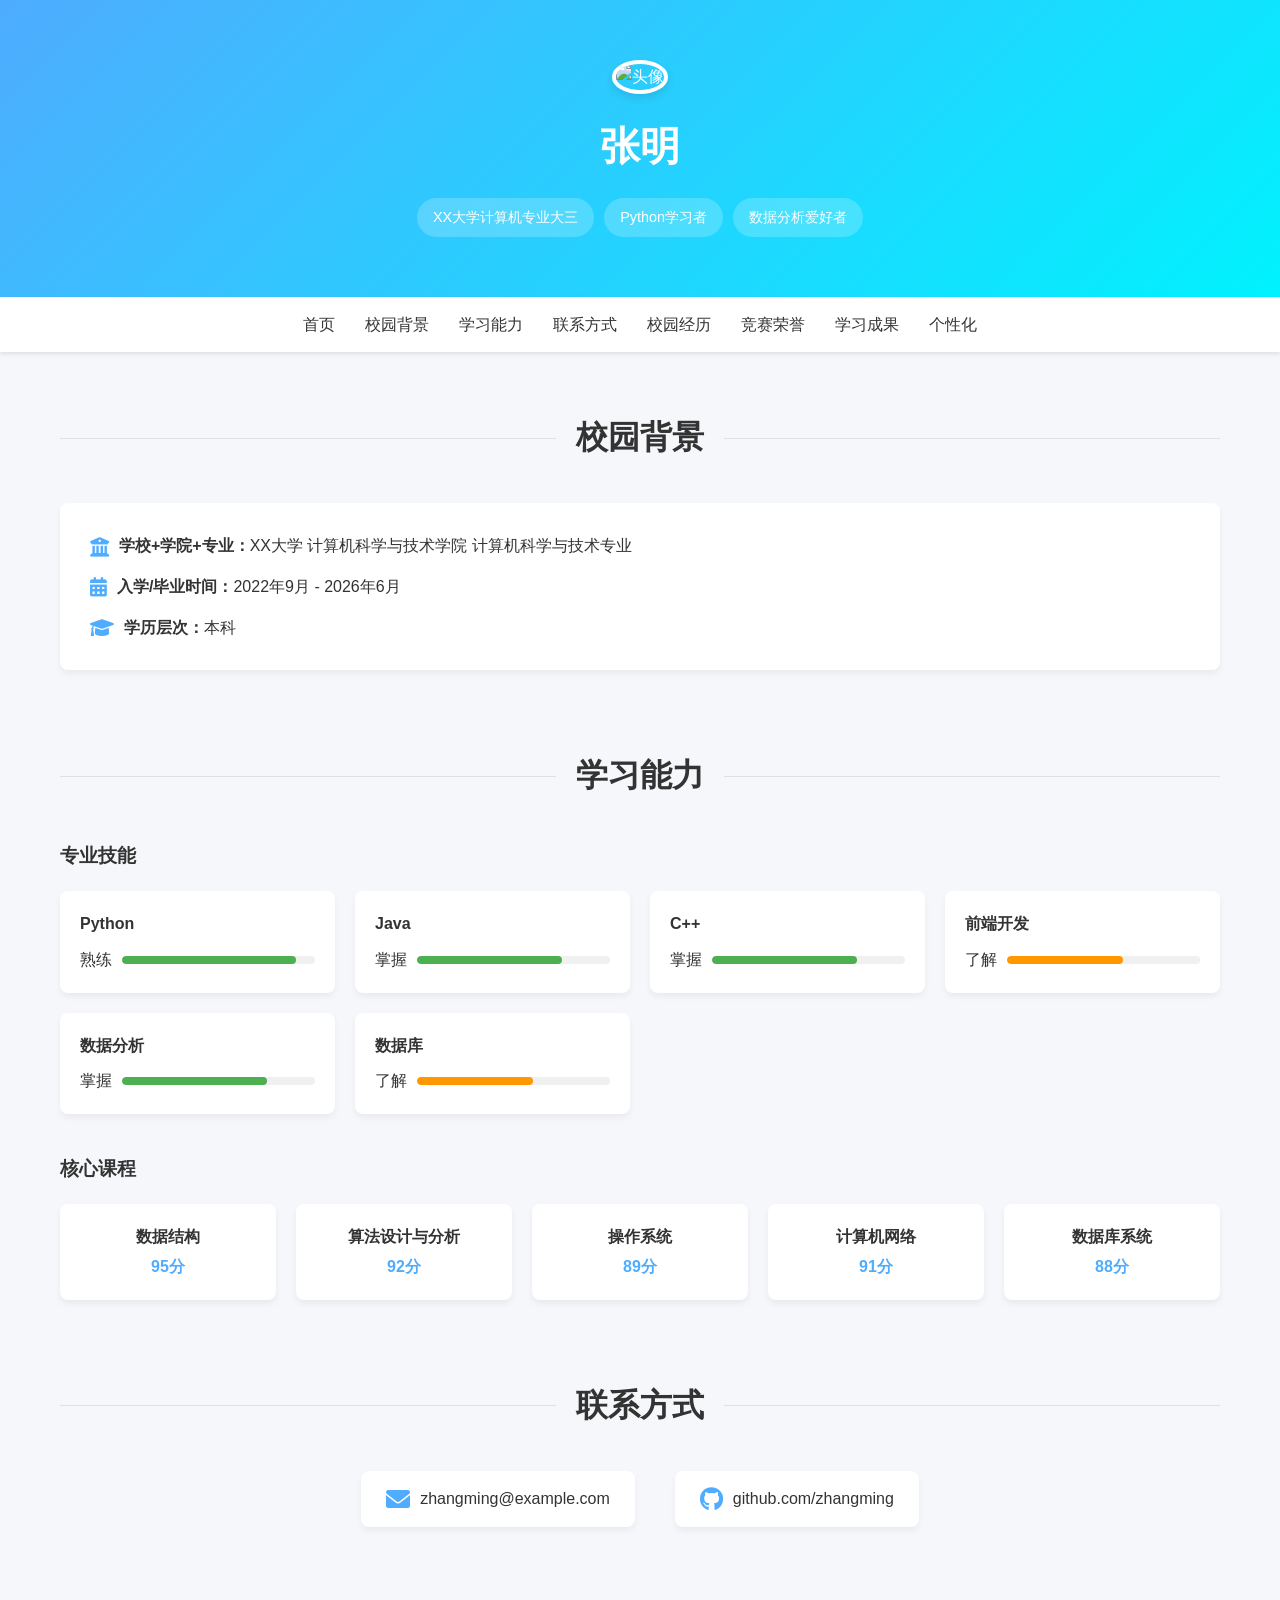
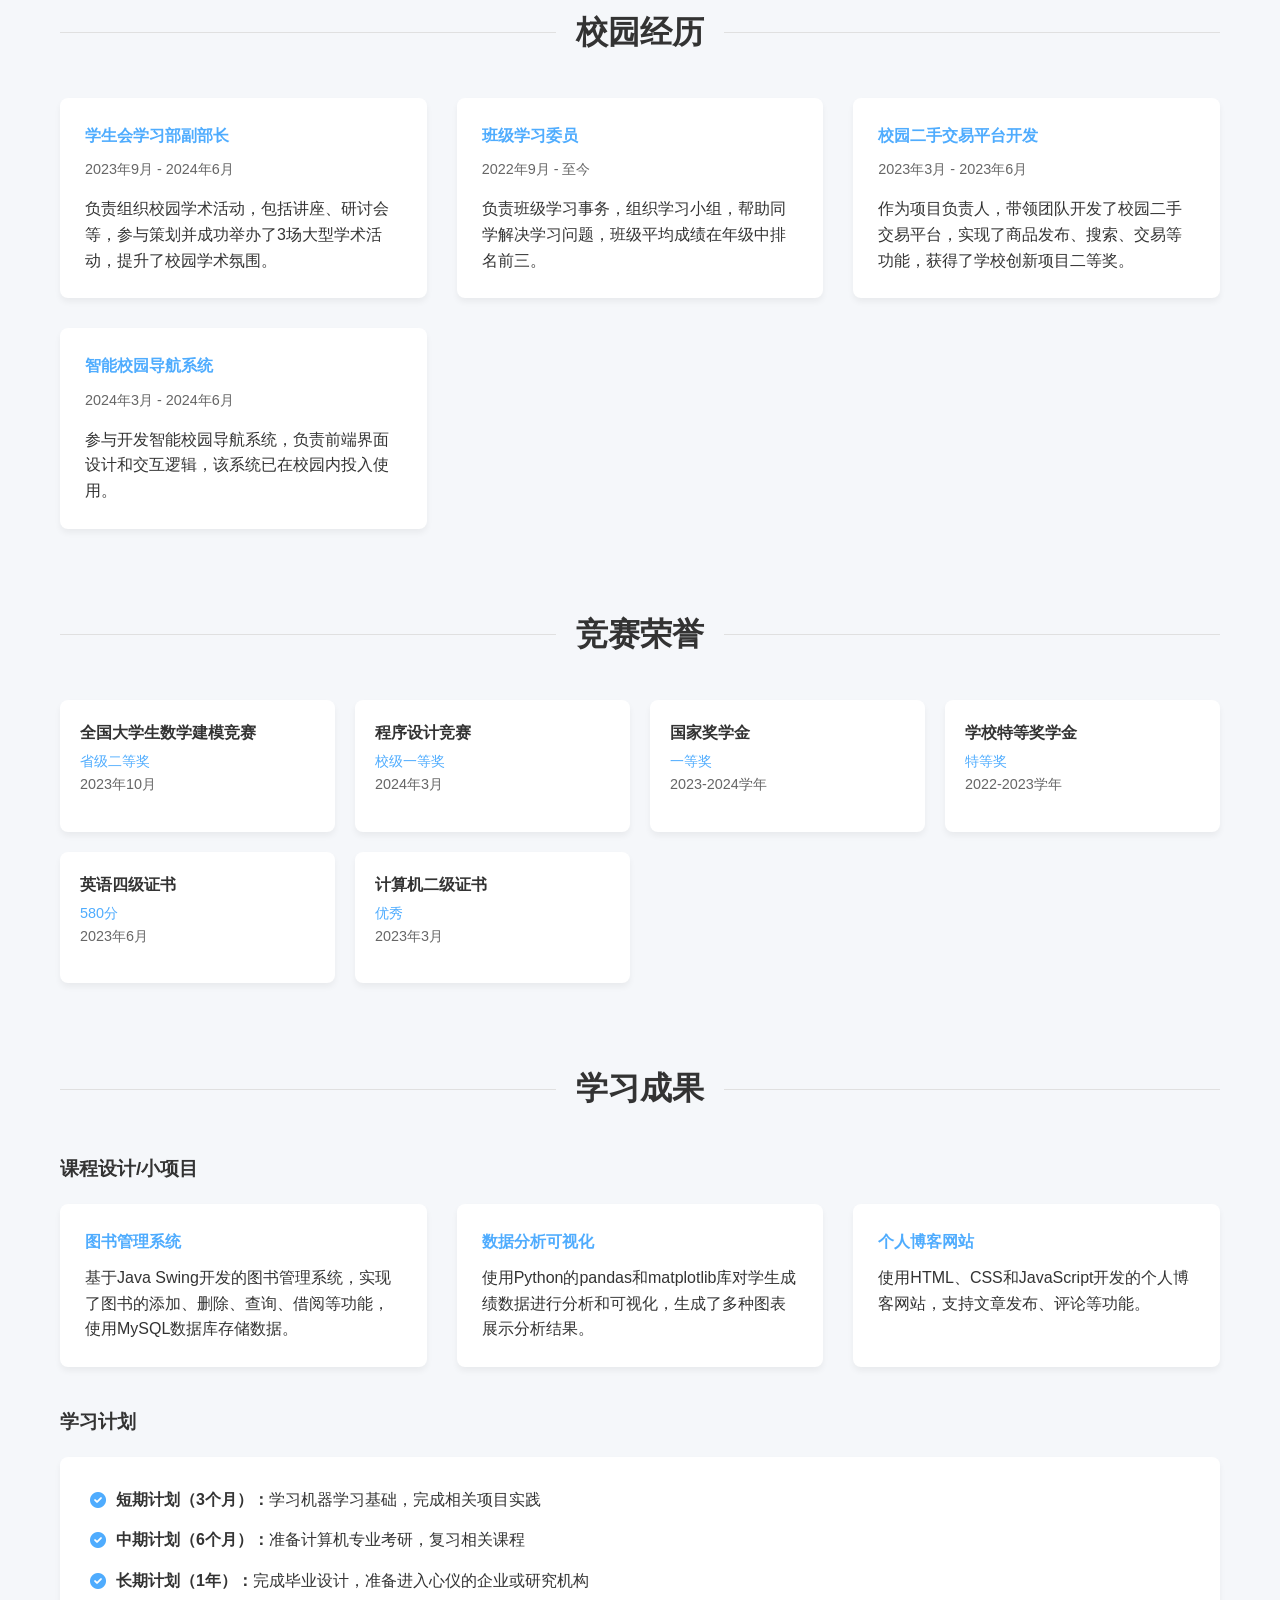
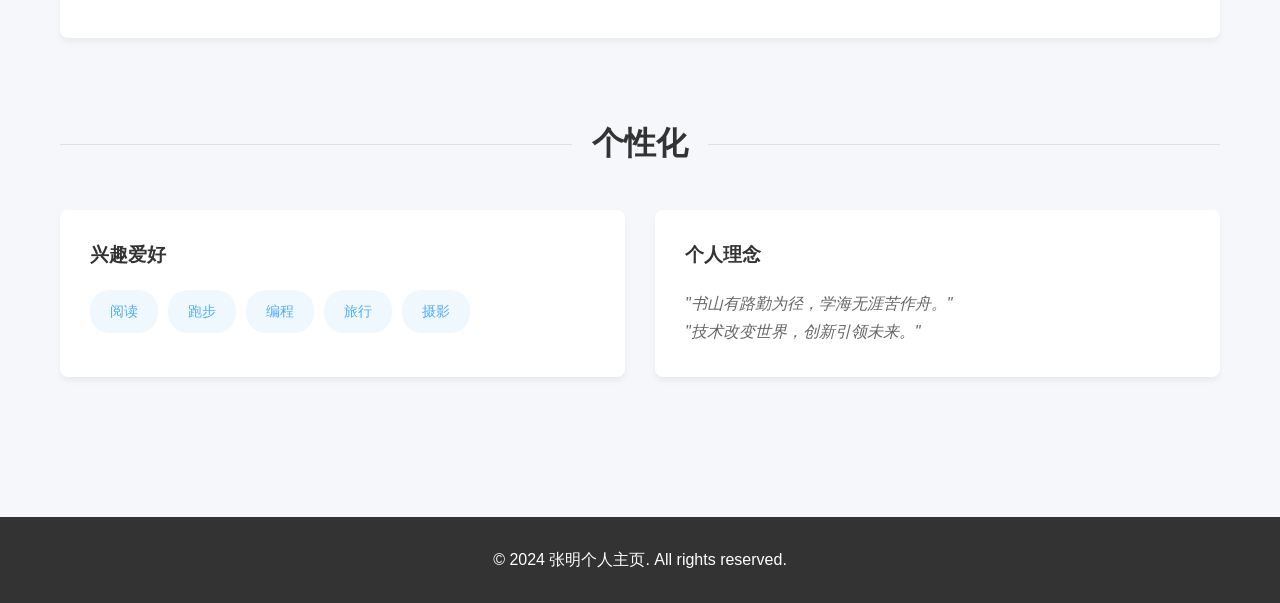
==== index.html @ ed2e07eb "Add files via upload" ====
<!DOCTYPE html>
<html lang="zh-CN">
<head>
    <meta charset="UTF-8">
    <meta name="viewport" content="width=device-width, initial-scale=1.0">
    <title>大学生个人主页</title>
    <style>
        /* 全局样式 */
        * {
            margin: 0;
            padding: 0;
            box-sizing: border-box;
        }

        body {
            font-family: 'Segoe UI', Tahoma, Geneva, Verdana, sans-serif;
            line-height: 1.6;
            color: #333;
            background-color: #f5f7fa;
        }

        /* 平滑滚动 */
        html {
            scroll-behavior: smooth;
        }

        /* 容器样式 */
        .container {
            max-width: 1200px;
            margin: 0 auto;
            padding: 0 20px;
        }

        /* 头部样式 */
        header {
            background: linear-gradient(135deg, #4facfe 0%, #00f2fe 100%);
            color: white;
            padding: 60px 0;
            text-align: center;
        }

        .header-content {
            max-width: 800px;
            margin: 0 auto;
        }

        .avatar {
            width: 150px;
            height: 150px;
            border-radius: 50%;
            object-fit: cover;
            border: 4px solid white;
            margin-bottom: 20px;
            box-shadow: 0 4px 8px rgba(0, 0, 0, 0.1);
        }

        h1 {
            font-size: 2.5rem;
            margin-bottom: 10px;
        }

        .tags {
            display: flex;
            justify-content: center;
            flex-wrap: wrap;
            gap: 10px;
            margin-top: 20px;
        }

        .tag {
            background-color: rgba(255, 255, 255, 0.2);
            padding: 8px 16px;
            border-radius: 20px;
            font-size: 0.9rem;
        }

        /* 导航栏样式 */
        nav {
            background-color: white;
            box-shadow: 0 2px 4px rgba(0, 0, 0, 0.1);
            position: sticky;
            top: 0;
            z-index: 1000;
        }

        .nav-container {
            display: flex;
            justify-content: center;
            padding: 15px 0;
        }

        .nav-links {
            display: flex;
            list-style: none;
            gap: 30px;
        }

        .nav-links a {
            text-decoration: none;
            color: #333;
            font-weight: 500;
            transition: color 0.3s ease;
        }

        .nav-links a:hover {
            color: #4facfe;
        }

        /* 主要内容样式 */
        main {
            padding: 60px 0;
        }

        section {
            margin-bottom: 80px;
        }

        .section-title {
            text-align: center;
            margin-bottom: 40px;
            position: relative;
        }

        .section-title h2 {
            font-size: 2rem;
            color: #333;
            display: inline-block;
            padding: 0 20px;
            background-color: #f5f7fa;
            position: relative;
            z-index: 1;
        }

        .section-title::after {
            content: '';
            position: absolute;
            top: 50%;
            left: 0;
            width: 100%;
            height: 1px;
            background-color: #e0e0e0;
            z-index: 0;
        }

        /* 卡片样式 */
        .card {
            background-color: white;
            border-radius: 8px;
            padding: 30px;
            box-shadow: 0 4px 6px rgba(0, 0, 0, 0.05);
            transition: transform 0.3s ease, box-shadow 0.3s ease;
            margin-bottom: 30px;
        }

        .card:hover {
            transform: translateY(-5px);
            box-shadow: 0 10px 20px rgba(0, 0, 0, 0.1);
        }

        /* 校园背景区样式 */
        .campus-info {
            display: flex;
            flex-direction: column;
            gap: 15px;
        }

        .info-item {
            display: flex;
            align-items: center;
            gap: 10px;
        }

        .info-item i {
            color: #4facfe;
            font-size: 1.2rem;
        }

        /* 学习能力区样式 */
        .skills-container {
            display: grid;
            grid-template-columns: repeat(auto-fit, minmax(250px, 1fr));
            gap: 20px;
            margin-bottom: 40px;
        }

        .skill-item {
            background-color: white;
            border-radius: 8px;
            padding: 20px;
            box-shadow: 0 4px 6px rgba(0, 0, 0, 0.05);
            transition: transform 0.3s ease, box-shadow 0.3s ease;
        }

        .skill-item:hover {
            transform: translateY(-5px);
            box-shadow: 0 10px 20px rgba(0, 0, 0, 0.1);
        }

        .skill-name {
            font-weight: 600;
            margin-bottom: 10px;
        }

        .skill-level {
            display: flex;
            align-items: center;
            gap: 10px;
        }

        .level-bar {
            flex: 1;
            height: 8px;
            background-color: #f0f0f0;
            border-radius: 4px;
            overflow: hidden;
        }

        .level-fill {
            height: 100%;
            border-radius: 4px;
        }

        .level-fill.proficient {
            background-color: #4caf50;
            width: 90%;
        }

        .level-fill.mastered {
            background-color: #4caf50;
            width: 75%;
        }

        .level-fill.understood {
            background-color: #ff9800;
            width: 60%;
        }

        .courses-container {
            display: grid;
            grid-template-columns: repeat(auto-fit, minmax(200px, 1fr));
            gap: 20px;
        }

        .course-item {
            background-color: white;
            border-radius: 8px;
            padding: 20px;
            box-shadow: 0 4px 6px rgba(0, 0, 0, 0.05);
            text-align: center;
            transition: transform 0.3s ease, box-shadow 0.3s ease;
        }

        .course-item:hover {
            transform: translateY(-5px);
            box-shadow: 0 10px 20px rgba(0, 0, 0, 0.1);
        }

        .course-name {
            font-weight: 600;
            margin-bottom: 5px;
        }

        .course-score {
            color: #4facfe;
            font-weight: 600;
        }

        /* 联系方式区样式 */
        .contact-container {
            display: flex;
            justify-content: center;
            gap: 40px;
            flex-wrap: wrap;
        }

        .contact-item {
            display: flex;
            align-items: center;
            gap: 10px;
            padding: 15px 25px;
            background-color: white;
            border-radius: 8px;
            box-shadow: 0 4px 6px rgba(0, 0, 0, 0.05);
            transition: transform 0.3s ease, box-shadow 0.3s ease;
        }

        .contact-item:hover {
            transform: translateY(-5px);
            box-shadow: 0 10px 20px rgba(0, 0, 0, 0.1);
        }

        .contact-item a {
            text-decoration: none;
            color: #333;
            transition: color 0.3s ease;
        }

        .contact-item a:hover {
            color: #4facfe;
        }

        .contact-item i {
            color: #4facfe;
            font-size: 1.5rem;
        }

        /* 校园经历区样式 */
        .experience-container {
            display: grid;
            grid-template-columns: repeat(auto-fit, minmax(300px, 1fr));
            gap: 30px;
        }

        .experience-item {
            background-color: white;
            border-radius: 8px;
            padding: 25px;
            box-shadow: 0 4px 6px rgba(0, 0, 0, 0.05);
            transition: transform 0.3s ease, box-shadow 0.3s ease;
        }

        .experience-item:hover {
            transform: translateY(-5px);
            box-shadow: 0 10px 20px rgba(0, 0, 0, 0.1);
        }

        .experience-title {
            font-weight: 600;
            margin-bottom: 10px;
            color: #4facfe;
        }

        .experience-period {
            color: #666;
            font-size: 0.9rem;
            margin-bottom: 15px;
        }

        /* 竞赛荣誉区样式 */
        .awards-container {
            display: grid;
            grid-template-columns: repeat(auto-fit, minmax(250px, 1fr));
            gap: 20px;
        }

        .award-item {
            background-color: white;
            border-radius: 8px;
            padding: 20px;
            box-shadow: 0 4px 6px rgba(0, 0, 0, 0.05);
            transition: transform 0.3s ease, box-shadow 0.3s ease;
        }

        .award-item:hover {
            transform: translateY(-5px);
            box-shadow: 0 10px 20px rgba(0, 0, 0, 0.1);
        }

        .award-name {
            font-weight: 600;
            margin-bottom: 5px;
        }

        .award-level {
            color: #4facfe;
            font-size: 0.9rem;
        }

        /* 学习成果区样式 */
        .projects-container {
            display: grid;
            grid-template-columns: repeat(auto-fit, minmax(300px, 1fr));
            gap: 30px;
            margin-bottom: 40px;
        }

        .project-item {
            background-color: white;
            border-radius: 8px;
            padding: 25px;
            box-shadow: 0 4px 6px rgba(0, 0, 0, 0.05);
            transition: transform 0.3s ease, box-shadow 0.3s ease;
        }

        .project-item:hover {
            transform: translateY(-5px);
            box-shadow: 0 10px 20px rgba(0, 0, 0, 0.1);
        }

        .project-title {
            font-weight: 600;
            margin-bottom: 10px;
            color: #4facfe;
        }

        .learning-plan {
            background-color: white;
            border-radius: 8px;
            padding: 30px;
            box-shadow: 0 4px 6px rgba(0, 0, 0, 0.05);
            transition: transform 0.3s ease, box-shadow 0.3s ease;
        }

        .learning-plan:hover {
            transform: translateY(-5px);
            box-shadow: 0 10px 20px rgba(0, 0, 0, 0.1);
        }

        .plan-item {
            display: flex;
            align-items: flex-start;
            gap: 10px;
            margin-bottom: 15px;
        }

        .plan-item i {
            color: #4facfe;
            margin-top: 5px;
        }

        /* 个性化模块样式 */
        .personal-container {
            display: grid;
            grid-template-columns: repeat(auto-fit, minmax(300px, 1fr));
            gap: 30px;
        }

        .hobbies {
            background-color: white;
            border-radius: 8px;
            padding: 30px;
            box-shadow: 0 4px 6px rgba(0, 0, 0, 0.05);
            transition: transform 0.3s ease, box-shadow 0.3s ease;
        }

        .hobbies:hover {
            transform: translateY(-5px);
            box-shadow: 0 10px 20px rgba(0, 0, 0, 0.1);
        }

        .hobbies-list {
            display: flex;
            flex-wrap: wrap;
            gap: 10px;
            margin-top: 20px;
        }

        .hobby-item {
            background-color: #f0f8ff;
            padding: 10px 20px;
            border-radius: 20px;
            font-size: 0.9rem;
            color: #4facfe;
        }

        .philosophy {
            background-color: white;
            border-radius: 8px;
            padding: 30px;
            box-shadow: 0 4px 6px rgba(0, 0, 0, 0.05);
            transition: transform 0.3s ease, box-shadow 0.3s ease;
        }

        .philosophy:hover {
            transform: translateY(-5px);
            box-shadow: 0 10px 20px rgba(0, 0, 0, 0.1);
        }

        .philosophy-content {
            font-style: italic;
            color: #666;
            margin-top: 20px;
            line-height: 1.8;
        }

        /* 页脚样式 */
        footer {
            background-color: #333;
            color: white;
            text-align: center;
            padding: 30px 0;
        }

        /* 响应式设计 */
        @media (max-width: 768px) {
            .nav-links {
                flex-direction: column;
                align-items: center;
                gap: 15px;
            }

            .contact-container {
                flex-direction: column;
                align-items: center;
            }

            .contact-item {
                width: 100%;
                max-width: 300px;
                justify-content: center;
            }

            h1 {
                font-size: 2rem;
            }

            .section-title h2 {
                font-size: 1.5rem;
            }
        }
    </style>
    <link rel="stylesheet" href="https://cdnjs.cloudflare.com/ajax/libs/font-awesome/6.0.0-beta3/css/all.min.css">
</head>
<body>
    <!-- 头部区域 -->
    <header id="home">
        <div class="container header-content">
            <img src="https://trae-api-cn.mchost.guru/api/ide/v1/text_to_image?prompt=college%20student%20portrait%20clear%20campus%20style%20friendly%20smile&image_size=square" alt="头像" class="avatar">
            <h1>张明</h1>
            <div class="tags">
                <span class="tag">XX大学计算机专业大三</span>
                <span class="tag">Python学习者</span>
                <span class="tag">数据分析爱好者</span>
            </div>
        </div>
    </header>

    <!-- 导航栏 -->
    <nav>
        <div class="container nav-container">
            <ul class="nav-links">
                <li><a href="#home">首页</a></li>
                <li><a href="#campus">校园背景</a></li>
                <li><a href="#skills">学习能力</a></li>
                <li><a href="#contact">联系方式</a></li>
                <li><a href="#experience">校园经历</a></li>
                <li><a href="#awards">竞赛荣誉</a></li>
                <li><a href="#projects">学习成果</a></li>
                <li><a href="#personal">个性化</a></li>
            </ul>
        </div>
    </nav>

    <!-- 主要内容 -->
    <main>
        <!-- 校园背景区 -->
        <section id="campus">
            <div class="container">
                <div class="section-title">
                    <h2>校园背景</h2>
                </div>
                <div class="card">
                    <div class="campus-info">
                        <div class="info-item">
                            <i class="fas fa-university"></i>
                            <span><strong>学校+学院+专业：</strong>XX大学 计算机科学与技术学院 计算机科学与技术专业</span>
                        </div>
                        <div class="info-item">
                            <i class="fas fa-calendar-alt"></i>
                            <span><strong>入学/毕业时间：</strong>2022年9月 - 2026年6月</span>
                        </div>
                        <div class="info-item">
                            <i class="fas fa-graduation-cap"></i>
                            <span><strong>学历层次：</strong>本科</span>
                        </div>
                    </div>
                </div>
            </div>
        </section>

        <!-- 学习能力区 -->
        <section id="skills">
            <div class="container">
                <div class="section-title">
                    <h2>学习能力</h2>
                </div>
                
                <!-- 专业技能 -->
                <h3 style="margin-bottom: 20px; color: #333;">专业技能</h3>
                <div class="skills-container">
                    <div class="skill-item">
                        <div class="skill-name">Python</div>
                        <div class="skill-level">
                            <span>熟练</span>
                            <div class="level-bar">
                                <div class="level-fill proficient"></div>
                            </div>
                        </div>
                    </div>
                    <div class="skill-item">
                        <div class="skill-name">Java</div>
                        <div class="skill-level">
                            <span>掌握</span>
                            <div class="level-bar">
                                <div class="level-fill mastered"></div>
                            </div>
                        </div>
                    </div>
                    <div class="skill-item">
                        <div class="skill-name">C++</div>
                        <div class="skill-level">
                            <span>掌握</span>
                            <div class="level-bar">
                                <div class="level-fill mastered"></div>
                            </div>
                        </div>
                    </div>
                    <div class="skill-item">
                        <div class="skill-name">前端开发</div>
                        <div class="skill-level">
                            <span>了解</span>
                            <div class="level-bar">
                                <div class="level-fill understood"></div>
                            </div>
                        </div>
                    </div>
                    <div class="skill-item">
                        <div class="skill-name">数据分析</div>
                        <div class="skill-level">
                            <span>掌握</span>
                            <div class="level-bar">
                                <div class="level-fill mastered"></div>
                            </div>
                        </div>
                    </div>
                    <div class="skill-item">
                        <div class="skill-name">数据库</div>
                        <div class="skill-level">
                            <span>了解</span>
                            <div class="level-bar">
                                <div class="level-fill understood"></div>
                            </div>
                        </div>
                    </div>
                </div>

                <!-- 核心课程 -->
                <h3 style="margin: 40px 0 20px; color: #333;">核心课程</h3>
                <div class="courses-container">
                    <div class="course-item">
                        <div class="course-name">数据结构</div>
                        <div class="course-score">95分</div>
                    </div>
                    <div class="course-item">
                        <div class="course-name">算法设计与分析</div>
                        <div class="course-score">92分</div>
                    </div>
                    <div class="course-item">
                        <div class="course-name">操作系统</div>
                        <div class="course-score">89分</div>
                    </div>
                    <div class="course-item">
                        <div class="course-name">计算机网络</div>
                        <div class="course-score">91分</div>
                    </div>
                    <div class="course-item">
                        <div class="course-name">数据库系统</div>
                        <div class="course-score">88分</div>
                    </div>
                </div>
            </div>
        </section>

        <!-- 联系方式区 -->
        <section id="contact">
            <div class="container">
                <div class="section-title">
                    <h2>联系方式</h2>
                </div>
                <div class="contact-container">
                    <div class="contact-item">
                        <i class="fas fa-envelope"></i>
                        <a href="mailto:zhangming@example.com">zhangming@example.com</a>
                    </div>
                    <div class="contact-item">
                        <i class="fab fa-github"></i>
                        <a href="https://github.com/zhangming" target="_blank">github.com/zhangming</a>
                    </div>
                </div>
            </div>
        </section>

        <!-- 校园经历区 -->
        <section id="experience">
            <div class="container">
                <div class="section-title">
                    <h2>校园经历</h2>
                </div>
                <div class="experience-container">
                    <!-- 学生工作 -->
                    <div class="experience-item">
                        <div class="experience-title">学生会学习部副部长</div>
                        <div class="experience-period">2023年9月 - 2024年6月</div>
                        <p>负责组织校园学术活动，包括讲座、研讨会等，参与策划并成功举办了3场大型学术活动，提升了校园学术氛围。</p>
                    </div>
                    <div class="experience-item">
                        <div class="experience-title">班级学习委员</div>
                        <div class="experience-period">2022年9月 - 至今</div>
                        <p>负责班级学习事务，组织学习小组，帮助同学解决学习问题，班级平均成绩在年级中排名前三。</p>
                    </div>
                    <!-- 校园项目 -->
                    <div class="experience-item">
                        <div class="experience-title">校园二手交易平台开发</div>
                        <div class="experience-period">2023年3月 - 2023年6月</div>
                        <p>作为项目负责人，带领团队开发了校园二手交易平台，实现了商品发布、搜索、交易等功能，获得了学校创新项目二等奖。</p>
                    </div>
                    <div class="experience-item">
                        <div class="experience-title">智能校园导航系统</div>
                        <div class="experience-period">2024年3月 - 2024年6月</div>
                        <p>参与开发智能校园导航系统，负责前端界面设计和交互逻辑，该系统已在校园内投入使用。</p>
                    </div>
                </div>
            </div>
        </section>

        <!-- 竞赛荣誉区 -->
        <section id="awards">
            <div class="container">
                <div class="section-title">
                    <h2>竞赛荣誉</h2>
                </div>
                <div class="awards-container">
                    <!-- 学科竞赛奖项 -->
                    <div class="award-item">
                        <div class="award-name">全国大学生数学建模竞赛</div>
                        <div class="award-level">省级二等奖</div>
                        <div class="experience-period">2023年10月</div>
                    </div>
                    <div class="award-item">
                        <div class="award-name">程序设计竞赛</div>
                        <div class="award-level">校级一等奖</div>
                        <div class="experience-period">2024年3月</div>
                    </div>
                    <!-- 奖学金 -->
                    <div class="award-item">
                        <div class="award-name">国家奖学金</div>
                        <div class="award-level">一等奖</div>
                        <div class="experience-period">2023-2024学年</div>
                    </div>
                    <div class="award-item">
                        <div class="award-name">学校特等奖学金</div>
                        <div class="award-level">特等奖</div>
                        <div class="experience-period">2022-2023学年</div>
                    </div>
                    <!-- 证书 -->
                    <div class="award-item">
                        <div class="award-name">英语四级证书</div>
                        <div class="award-level">580分</div>
                        <div class="experience-period">2023年6月</div>
                    </div>
                    <div class="award-item">
                        <div class="award-name">计算机二级证书</div>
                        <div class="award-level">优秀</div>
                        <div class="experience-period">2023年3月</div>
                    </div>
                </div>
            </div>
        </section>

        <!-- 学习成果区 -->
        <section id="projects">
            <div class="container">
                <div class="section-title">
                    <h2>学习成果</h2>
                </div>
                
                <!-- 课程设计/小项目 -->
                <h3 style="margin-bottom: 20px; color: #333;">课程设计/小项目</h3>
                <div class="projects-container">
                    <div class="project-item">
                        <div class="project-title">图书管理系统</div>
                        <p>基于Java Swing开发的图书管理系统，实现了图书的添加、删除、查询、借阅等功能，使用MySQL数据库存储数据。</p>
                    </div>
                    <div class="project-item">
                        <div class="project-title">数据分析可视化</div>
                        <p>使用Python的pandas和matplotlib库对学生成绩数据进行分析和可视化，生成了多种图表展示分析结果。</p>
                    </div>
                    <div class="project-item">
                        <div class="project-title">个人博客网站</div>
                        <p>使用HTML、CSS和JavaScript开发的个人博客网站，支持文章发布、评论等功能。</p>
                    </div>
                </div>

                <!-- 学习计划 -->
                <h3 style="margin: 40px 0 20px; color: #333;">学习计划</h3>
                <div class="learning-plan">
                    <div class="plan-item">
                        <i class="fas fa-check-circle"></i>
                        <div>
                            <strong>短期计划（3个月）：</strong>学习机器学习基础，完成相关项目实践
                        </div>
                    </div>
                    <div class="plan-item">
                        <i class="fas fa-check-circle"></i>
                        <div>
                            <strong>中期计划（6个月）：</strong>准备计算机专业考研，复习相关课程
                        </div>
                    </div>
                    <div class="plan-item">
                        <i class="fas fa-check-circle"></i>
                        <div>
                            <strong>长期计划（1年）：</strong>完成毕业设计，准备进入心仪的企业或研究机构
                        </div>
                    </div>
                </div>
            </div>
        </section>

        <!-- 个性化模块 -->
        <section id="personal">
            <div class="container">
                <div class="section-title">
                    <h2>个性化</h2>
                </div>
                <div class="personal-container">
                    <!-- 兴趣爱好 -->
                    <div class="hobbies">
                        <h3 style="margin-bottom: 20px; color: #333;">兴趣爱好</h3>
                        <div class="hobbies-list">
                            <span class="hobby-item">阅读</span>
                            <span class="hobby-item">跑步</span>
                            <span class="hobby-item">编程</span>
                            <span class="hobby-item">旅行</span>
                            <span class="hobby-item">摄影</span>
                        </div>
                    </div>
                    <!-- 个人理念 -->
                    <div class="philosophy">
                        <h3 style="margin-bottom: 20px; color: #333;">个人理念</h3>
                        <div class="philosophy-content">
                            <p>"书山有路勤为径，学海无涯苦作舟。"</p>
                            <p>"技术改变世界，创新引领未来。"</p>
                        </div>
                    </div>
                </div>
            </div>
        </section>
    </main>

    <!-- 页脚 -->
    <footer>
        <div class="container">
            <p>&copy; 2024 张明个人主页. All rights reserved.</p>
        </div>
    </footer>

    <script>
        // 导航栏滚动效果
        window.addEventListener('scroll', function() {
            const nav = document.querySelector('nav');
            if (window.scrollY > 100) {
                nav.style.backgroundColor = 'rgba(255, 255, 255, 0.95)';
                nav.style.boxShadow = '0 4px 8px rgba(0, 0, 0, 0.1)';
            } else {
                nav.style.backgroundColor = 'white';
                nav.style.boxShadow = '0 2px 4px rgba(0, 0, 0, 0.1)';
            }
        });

        // 平滑滚动到锚点
        document.querySelectorAll('a[href^="#"]').forEach(anchor => {
            anchor.addEventListener('click', function(e) {
                e.preventDefault();
                const targetId = this.getAttribute('href');
                const targetElement = document.querySelector(targetId);
                if (targetElement) {
                    targetElement.scrollIntoView({
                        behavior: 'smooth',
                        block: 'start'
                    });
                }
            });
        });
    </script>
</body>
</html>
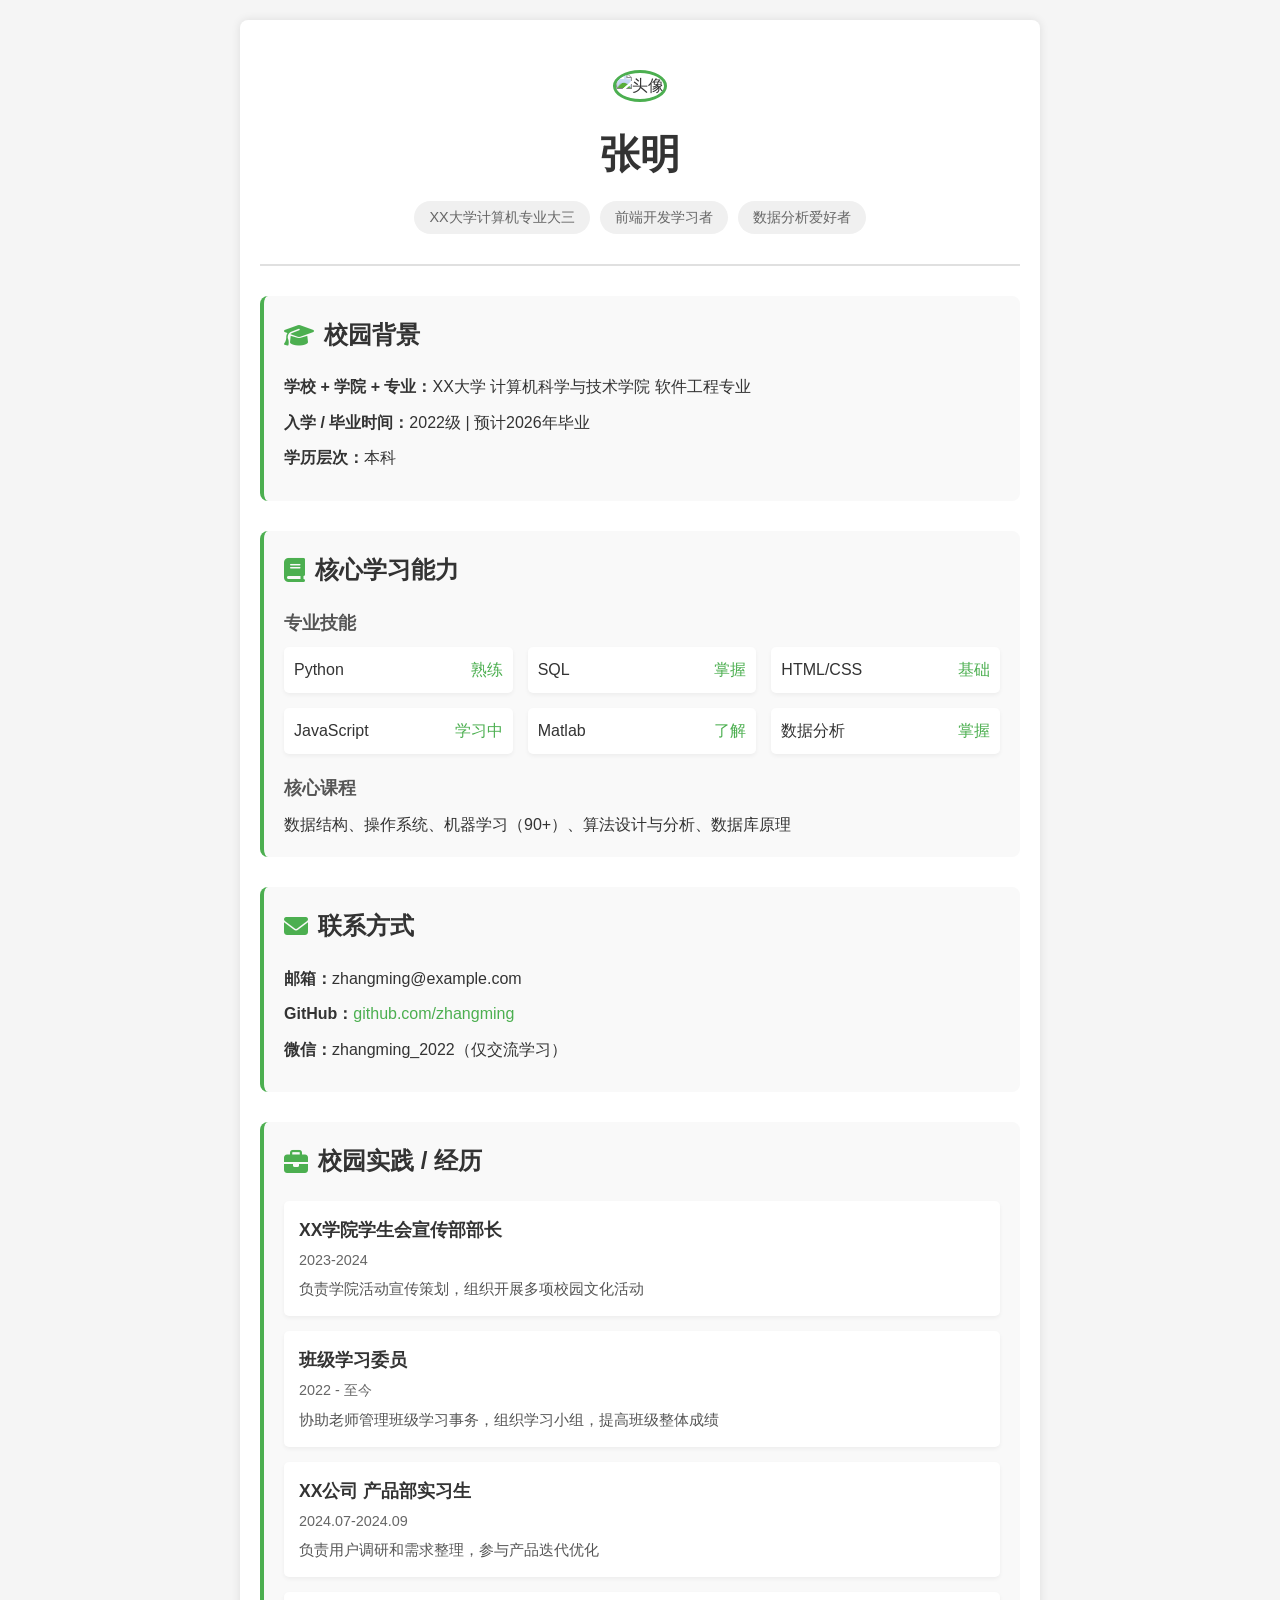
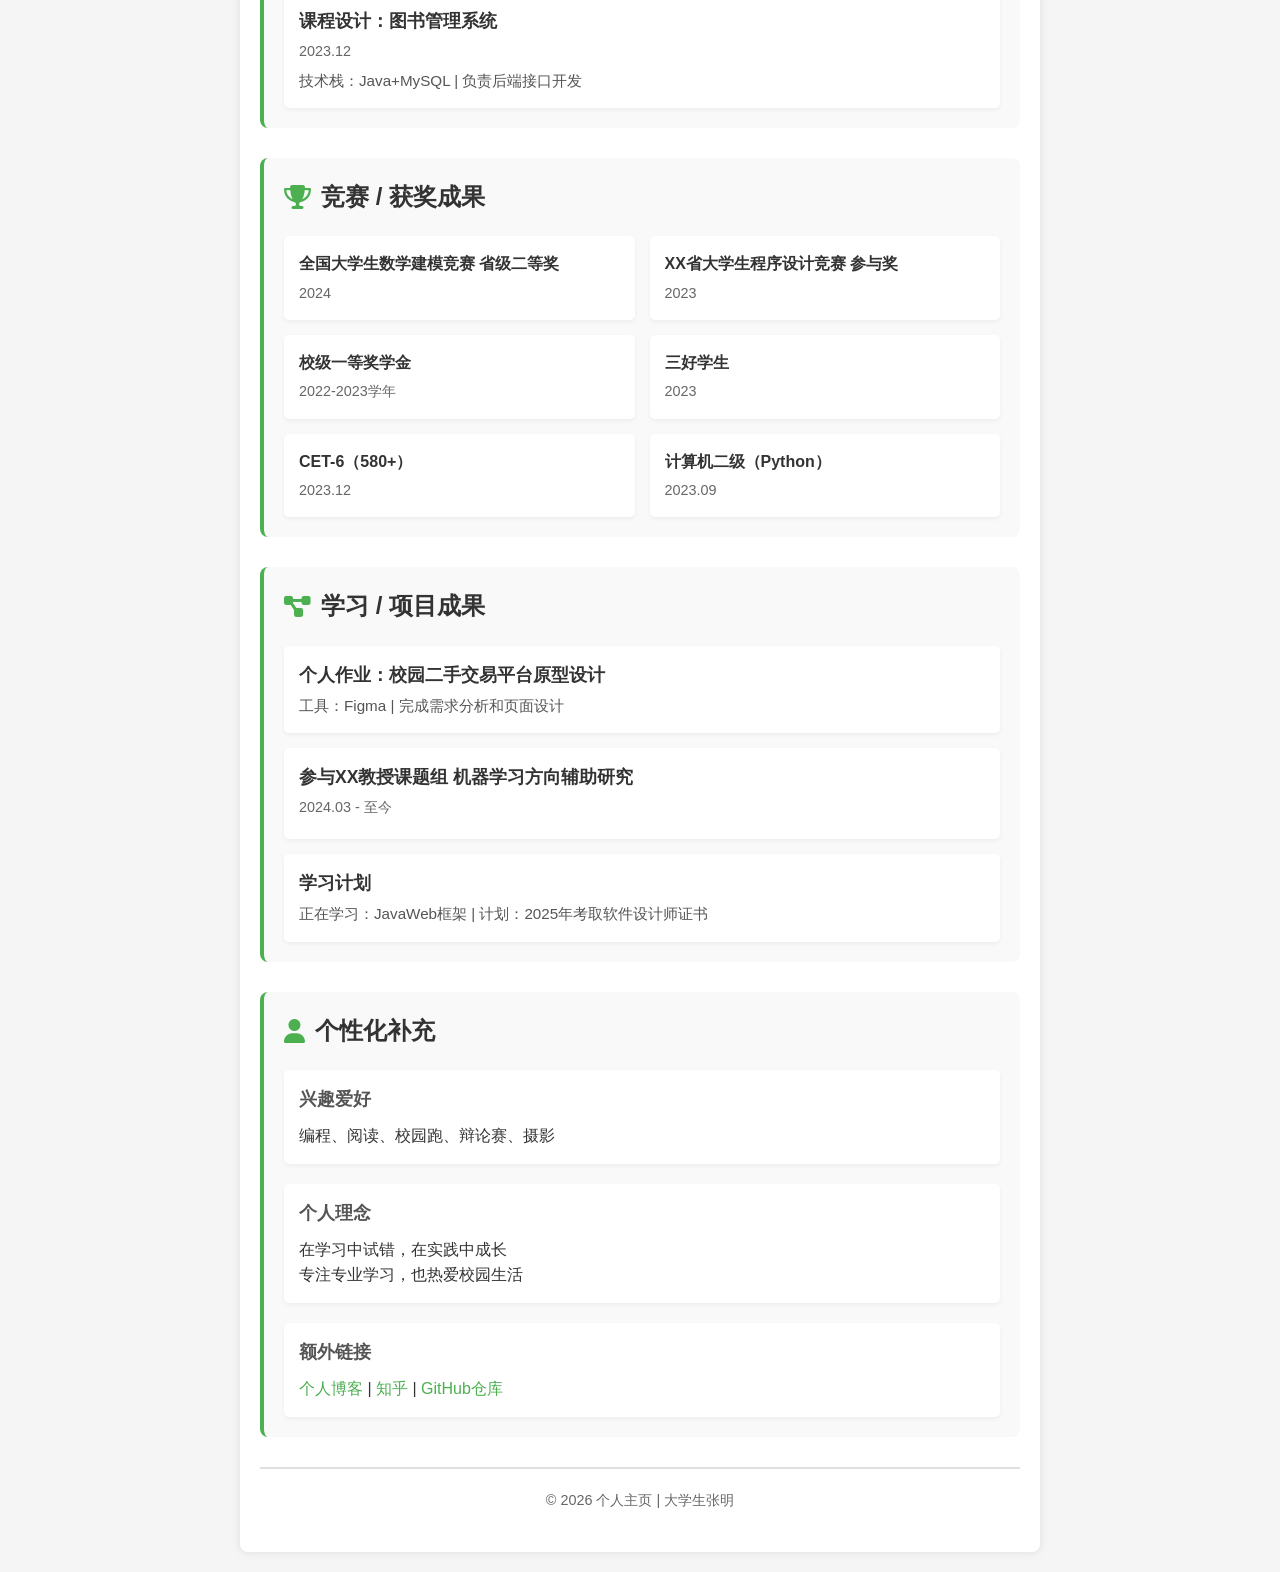
==== commit a4b1a5b1: "Add files via upload" ====
--- a/index.html
+++ b/index.html
@@ -3,874 +3,205 @@
 <head>
     <meta charset="UTF-8">
     <meta name="viewport" content="width=device-width, initial-scale=1.0">
-    <title>大学生个人主页</title>
-    <style>
-        /* 全局样式 */
-        * {
-            margin: 0;
-            padding: 0;
-            box-sizing: border-box;
-        }
-
-        body {
-            font-family: 'Segoe UI', Tahoma, Geneva, Verdana, sans-serif;
-            line-height: 1.6;
-            color: #333;
-            background-color: #f5f7fa;
-        }
-
-        /* 平滑滚动 */
-        html {
-            scroll-behavior: smooth;
-        }
-
-        /* 容器样式 */
-        .container {
-            max-width: 1200px;
-            margin: 0 auto;
-            padding: 0 20px;
-        }
-
-        /* 头部样式 */
-        header {
-            background: linear-gradient(135deg, #4facfe 0%, #00f2fe 100%);
-            color: white;
-            padding: 60px 0;
-            text-align: center;
-        }
-
-        .header-content {
-            max-width: 800px;
-            margin: 0 auto;
-        }
-
-        .avatar {
-            width: 150px;
-            height: 150px;
-            border-radius: 50%;
-            object-fit: cover;
-            border: 4px solid white;
-            margin-bottom: 20px;
-            box-shadow: 0 4px 8px rgba(0, 0, 0, 0.1);
-        }
-
-        h1 {
-            font-size: 2.5rem;
-            margin-bottom: 10px;
-        }
-
-        .tags {
-            display: flex;
-            justify-content: center;
-            flex-wrap: wrap;
-            gap: 10px;
-            margin-top: 20px;
-        }
-
-        .tag {
-            background-color: rgba(255, 255, 255, 0.2);
-            padding: 8px 16px;
-            border-radius: 20px;
-            font-size: 0.9rem;
-        }
-
-        /* 导航栏样式 */
-        nav {
-            background-color: white;
-            box-shadow: 0 2px 4px rgba(0, 0, 0, 0.1);
-            position: sticky;
-            top: 0;
-            z-index: 1000;
-        }
-
-        .nav-container {
-            display: flex;
-            justify-content: center;
-            padding: 15px 0;
-        }
-
-        .nav-links {
-            display: flex;
-            list-style: none;
-            gap: 30px;
-        }
-
-        .nav-links a {
-            text-decoration: none;
-            color: #333;
-            font-weight: 500;
-            transition: color 0.3s ease;
-        }
-
-        .nav-links a:hover {
-            color: #4facfe;
-        }
-
-        /* 主要内容样式 */
-        main {
-            padding: 60px 0;
-        }
-
-        section {
-            margin-bottom: 80px;
-        }
-
-        .section-title {
-            text-align: center;
-            margin-bottom: 40px;
-            position: relative;
-        }
-
-        .section-title h2 {
-            font-size: 2rem;
-            color: #333;
-            display: inline-block;
-            padding: 0 20px;
-            background-color: #f5f7fa;
-            position: relative;
-            z-index: 1;
-        }
-
-        .section-title::after {
-            content: '';
-            position: absolute;
-            top: 50%;
-            left: 0;
-            width: 100%;
-            height: 1px;
-            background-color: #e0e0e0;
-            z-index: 0;
-        }
-
-        /* 卡片样式 */
-        .card {
-            background-color: white;
-            border-radius: 8px;
-            padding: 30px;
-            box-shadow: 0 4px 6px rgba(0, 0, 0, 0.05);
-            transition: transform 0.3s ease, box-shadow 0.3s ease;
-            margin-bottom: 30px;
-        }
-
-        .card:hover {
-            transform: translateY(-5px);
-            box-shadow: 0 10px 20px rgba(0, 0, 0, 0.1);
-        }
-
-        /* 校园背景区样式 */
-        .campus-info {
-            display: flex;
-            flex-direction: column;
-            gap: 15px;
-        }
-
-        .info-item {
-            display: flex;
-            align-items: center;
-            gap: 10px;
-        }
-
-        .info-item i {
-            color: #4facfe;
-            font-size: 1.2rem;
-        }
-
-        /* 学习能力区样式 */
-        .skills-container {
-            display: grid;
-            grid-template-columns: repeat(auto-fit, minmax(250px, 1fr));
-            gap: 20px;
-            margin-bottom: 40px;
-        }
-
-        .skill-item {
-            background-color: white;
-            border-radius: 8px;
-            padding: 20px;
-            box-shadow: 0 4px 6px rgba(0, 0, 0, 0.05);
-            transition: transform 0.3s ease, box-shadow 0.3s ease;
-        }
-
-        .skill-item:hover {
-            transform: translateY(-5px);
-            box-shadow: 0 10px 20px rgba(0, 0, 0, 0.1);
-        }
-
-        .skill-name {
-            font-weight: 600;
-            margin-bottom: 10px;
-        }
-
-        .skill-level {
-            display: flex;
-            align-items: center;
-            gap: 10px;
-        }
-
-        .level-bar {
-            flex: 1;
-            height: 8px;
-            background-color: #f0f0f0;
-            border-radius: 4px;
-            overflow: hidden;
-        }
-
-        .level-fill {
-            height: 100%;
-            border-radius: 4px;
-        }
-
-        .level-fill.proficient {
-            background-color: #4caf50;
-            width: 90%;
-        }
-
-        .level-fill.mastered {
-            background-color: #4caf50;
-            width: 75%;
-        }
-
-        .level-fill.understood {
-            background-color: #ff9800;
-            width: 60%;
-        }
-
-        .courses-container {
-            display: grid;
-            grid-template-columns: repeat(auto-fit, minmax(200px, 1fr));
-            gap: 20px;
-        }
-
-        .course-item {
-            background-color: white;
-            border-radius: 8px;
-            padding: 20px;
-            box-shadow: 0 4px 6px rgba(0, 0, 0, 0.05);
-            text-align: center;
-            transition: transform 0.3s ease, box-shadow 0.3s ease;
-        }
-
-        .course-item:hover {
-            transform: translateY(-5px);
-            box-shadow: 0 10px 20px rgba(0, 0, 0, 0.1);
-        }
-
-        .course-name {
-            font-weight: 600;
-            margin-bottom: 5px;
-        }
-
-        .course-score {
-            color: #4facfe;
-            font-weight: 600;
-        }
-
-        /* 联系方式区样式 */
-        .contact-container {
-            display: flex;
-            justify-content: center;
-            gap: 40px;
-            flex-wrap: wrap;
-        }
-
-        .contact-item {
-            display: flex;
-            align-items: center;
-            gap: 10px;
-            padding: 15px 25px;
-            background-color: white;
-            border-radius: 8px;
-            box-shadow: 0 4px 6px rgba(0, 0, 0, 0.05);
-            transition: transform 0.3s ease, box-shadow 0.3s ease;
-        }
-
-        .contact-item:hover {
-            transform: translateY(-5px);
-            box-shadow: 0 10px 20px rgba(0, 0, 0, 0.1);
-        }
-
-        .contact-item a {
-            text-decoration: none;
-            color: #333;
-            transition: color 0.3s ease;
-        }
-
-        .contact-item a:hover {
-            color: #4facfe;
-        }
-
-        .contact-item i {
-            color: #4facfe;
-            font-size: 1.5rem;
-        }
-
-        /* 校园经历区样式 */
-        .experience-container {
-            display: grid;
-            grid-template-columns: repeat(auto-fit, minmax(300px, 1fr));
-            gap: 30px;
-        }
-
-        .experience-item {
-            background-color: white;
-            border-radius: 8px;
-            padding: 25px;
-            box-shadow: 0 4px 6px rgba(0, 0, 0, 0.05);
-            transition: transform 0.3s ease, box-shadow 0.3s ease;
-        }
-
-        .experience-item:hover {
-            transform: translateY(-5px);
-            box-shadow: 0 10px 20px rgba(0, 0, 0, 0.1);
-        }
-
-        .experience-title {
-            font-weight: 600;
-            margin-bottom: 10px;
-            color: #4facfe;
-        }
-
-        .experience-period {
-            color: #666;
-            font-size: 0.9rem;
-            margin-bottom: 15px;
-        }
-
-        /* 竞赛荣誉区样式 */
-        .awards-container {
-            display: grid;
-            grid-template-columns: repeat(auto-fit, minmax(250px, 1fr));
-            gap: 20px;
-        }
-
-        .award-item {
-            background-color: white;
-            border-radius: 8px;
-            padding: 20px;
-            box-shadow: 0 4px 6px rgba(0, 0, 0, 0.05);
-            transition: transform 0.3s ease, box-shadow 0.3s ease;
-        }
-
-        .award-item:hover {
-            transform: translateY(-5px);
-            box-shadow: 0 10px 20px rgba(0, 0, 0, 0.1);
-        }
-
-        .award-name {
-            font-weight: 600;
-            margin-bottom: 5px;
-        }
-
-        .award-level {
-            color: #4facfe;
-            font-size: 0.9rem;
-        }
-
-        /* 学习成果区样式 */
-        .projects-container {
-            display: grid;
-            grid-template-columns: repeat(auto-fit, minmax(300px, 1fr));
-            gap: 30px;
-            margin-bottom: 40px;
-        }
-
-        .project-item {
-            background-color: white;
-            border-radius: 8px;
-            padding: 25px;
-            box-shadow: 0 4px 6px rgba(0, 0, 0, 0.05);
-            transition: transform 0.3s ease, box-shadow 0.3s ease;
-        }
-
-        .project-item:hover {
-            transform: translateY(-5px);
-            box-shadow: 0 10px 20px rgba(0, 0, 0, 0.1);
-        }
-
-        .project-title {
-            font-weight: 600;
-            margin-bottom: 10px;
-            color: #4facfe;
-        }
-
-        .learning-plan {
-            background-color: white;
-            border-radius: 8px;
-            padding: 30px;
-            box-shadow: 0 4px 6px rgba(0, 0, 0, 0.05);
-            transition: transform 0.3s ease, box-shadow 0.3s ease;
-        }
-
-        .learning-plan:hover {
-            transform: translateY(-5px);
-            box-shadow: 0 10px 20px rgba(0, 0, 0, 0.1);
-        }
-
-        .plan-item {
-            display: flex;
-            align-items: flex-start;
-            gap: 10px;
-            margin-bottom: 15px;
-        }
-
-        .plan-item i {
-            color: #4facfe;
-            margin-top: 5px;
-        }
-
-        /* 个性化模块样式 */
-        .personal-container {
-            display: grid;
-            grid-template-columns: repeat(auto-fit, minmax(300px, 1fr));
-            gap: 30px;
-        }
-
-        .hobbies {
-            background-color: white;
-            border-radius: 8px;
-            padding: 30px;
-            box-shadow: 0 4px 6px rgba(0, 0, 0, 0.05);
-            transition: transform 0.3s ease, box-shadow 0.3s ease;
-        }
-
-        .hobbies:hover {
-            transform: translateY(-5px);
-            box-shadow: 0 10px 20px rgba(0, 0, 0, 0.1);
-        }
-
-        .hobbies-list {
-            display: flex;
-            flex-wrap: wrap;
-            gap: 10px;
-            margin-top: 20px;
-        }
-
-        .hobby-item {
-            background-color: #f0f8ff;
-            padding: 10px 20px;
-            border-radius: 20px;
-            font-size: 0.9rem;
-            color: #4facfe;
-        }
-
-        .philosophy {
-            background-color: white;
-            border-radius: 8px;
-            padding: 30px;
-            box-shadow: 0 4px 6px rgba(0, 0, 0, 0.05);
-            transition: transform 0.3s ease, box-shadow 0.3s ease;
-        }
-
-        .philosophy:hover {
-            transform: translateY(-5px);
-            box-shadow: 0 10px 20px rgba(0, 0, 0, 0.1);
-        }
-
-        .philosophy-content {
-            font-style: italic;
-            color: #666;
-            margin-top: 20px;
-            line-height: 1.8;
-        }
-
-        /* 页脚样式 */
-        footer {
-            background-color: #333;
-            color: white;
-            text-align: center;
-            padding: 30px 0;
-        }
-
-        /* 响应式设计 */
-        @media (max-width: 768px) {
-            .nav-links {
-                flex-direction: column;
-                align-items: center;
-                gap: 15px;
-            }
-
-            .contact-container {
-                flex-direction: column;
-                align-items: center;
-            }
-
-            .contact-item {
-                width: 100%;
-                max-width: 300px;
-                justify-content: center;
-            }
-
-            h1 {
-                font-size: 2rem;
-            }
-
-            .section-title h2 {
-                font-size: 1.5rem;
-            }
-        }
-    </style>
-    <link rel="stylesheet" href="https://cdnjs.cloudflare.com/ajax/libs/font-awesome/6.0.0-beta3/css/all.min.css">
+    <title>个人主页 | 大学生</title>
+    <link rel="stylesheet" href="style.css">
+    <link rel="stylesheet" href="https://cdnjs.cloudflare.com/ajax/libs/font-awesome/6.4.0/css/all.min.css">
 </head>
 <body>
-    <!-- 头部区域 -->
-    <header id="home">
-        <div class="container header-content">
-            <img src="https://trae-api-cn.mchost.guru/api/ide/v1/text_to_image?prompt=college%20student%20portrait%20clear%20campus%20style%20friendly%20smile&image_size=square" alt="头像" class="avatar">
-            <h1>张明</h1>
+    <div class="container">
+        <!-- 头部区域 -->
+        <header class="header">
+            <div class="avatar-container">
+                <img src="https://trae-api-cn.mchost.guru/api/ide/v1/text_to_image?prompt=college%20student%20portrait%2C%20clean%20background%2C%20professional%2C%20youthful&image_size=square_hd" alt="头像" class="avatar">
+            </div>
+            <h1 class="name">张明</h1>
             <div class="tags">
                 <span class="tag">XX大学计算机专业大三</span>
-                <span class="tag">Python学习者</span>
+                <span class="tag">前端开发学习者</span>
                 <span class="tag">数据分析爱好者</span>
             </div>
-        </div>
-    </header>
-
-    <!-- 导航栏 -->
-    <nav>
-        <div class="container nav-container">
-            <ul class="nav-links">
-                <li><a href="#home">首页</a></li>
-                <li><a href="#campus">校园背景</a></li>
-                <li><a href="#skills">学习能力</a></li>
-                <li><a href="#contact">联系方式</a></li>
-                <li><a href="#experience">校园经历</a></li>
-                <li><a href="#awards">竞赛荣誉</a></li>
-                <li><a href="#projects">学习成果</a></li>
-                <li><a href="#personal">个性化</a></li>
-            </ul>
-        </div>
-    </nav>
-
-    <!-- 主要内容 -->
-    <main>
-        <!-- 校园背景区 -->
-        <section id="campus">
-            <div class="container">
-                <div class="section-title">
-                    <h2>校园背景</h2>
-                </div>
-                <div class="card">
-                    <div class="campus-info">
-                        <div class="info-item">
-                            <i class="fas fa-university"></i>
-                            <span><strong>学校+学院+专业：</strong>XX大学 计算机科学与技术学院 计算机科学与技术专业</span>
-                        </div>
-                        <div class="info-item">
-                            <i class="fas fa-calendar-alt"></i>
-                            <span><strong>入学/毕业时间：</strong>2022年9月 - 2026年6月</span>
-                        </div>
-                        <div class="info-item">
-                            <i class="fas fa-graduation-cap"></i>
-                            <span><strong>学历层次：</strong>本科</span>
-                        </div>
-                    </div>
-                </div>
-            </div>
-        </section>
-
-        <!-- 学习能力区 -->
-        <section id="skills">
-            <div class="container">
-                <div class="section-title">
-                    <h2>学习能力</h2>
-                </div>
-                
-                <!-- 专业技能 -->
-                <h3 style="margin-bottom: 20px; color: #333;">专业技能</h3>
-                <div class="skills-container">
-                    <div class="skill-item">
-                        <div class="skill-name">Python</div>
-                        <div class="skill-level">
-                            <span>熟练</span>
-                            <div class="level-bar">
-                                <div class="level-fill proficient"></div>
-                            </div>
-                        </div>
-                    </div>
-                    <div class="skill-item">
-                        <div class="skill-name">Java</div>
-                        <div class="skill-level">
-                            <span>掌握</span>
-                            <div class="level-bar">
-                                <div class="level-fill mastered"></div>
-                            </div>
-                        </div>
-                    </div>
-                    <div class="skill-item">
-                        <div class="skill-name">C++</div>
-                        <div class="skill-level">
-                            <span>掌握</span>
-                            <div class="level-bar">
-                                <div class="level-fill mastered"></div>
-                            </div>
-                        </div>
-                    </div>
-                    <div class="skill-item">
-                        <div class="skill-name">前端开发</div>
-                        <div class="skill-level">
-                            <span>了解</span>
-                            <div class="level-bar">
-                                <div class="level-fill understood"></div>
-                            </div>
-                        </div>
-                    </div>
-                    <div class="skill-item">
-                        <div class="skill-name">数据分析</div>
-                        <div class="skill-level">
-                            <span>掌握</span>
-                            <div class="level-bar">
-                                <div class="level-fill mastered"></div>
-                            </div>
-                        </div>
-                    </div>
-                    <div class="skill-item">
-                        <div class="skill-name">数据库</div>
-                        <div class="skill-level">
-                            <span>了解</span>
-                            <div class="level-bar">
-                                <div class="level-fill understood"></div>
-                            </div>
-                        </div>
-                    </div>
-                </div>
-
-                <!-- 核心课程 -->
-                <h3 style="margin: 40px 0 20px; color: #333;">核心课程</h3>
-                <div class="courses-container">
-                    <div class="course-item">
-                        <div class="course-name">数据结构</div>
-                        <div class="course-score">95分</div>
-                    </div>
-                    <div class="course-item">
-                        <div class="course-name">算法设计与分析</div>
-                        <div class="course-score">92分</div>
-                    </div>
-                    <div class="course-item">
-                        <div class="course-name">操作系统</div>
-                        <div class="course-score">89分</div>
-                    </div>
-                    <div class="course-item">
-                        <div class="course-name">计算机网络</div>
-                        <div class="course-score">91分</div>
-                    </div>
-                    <div class="course-item">
-                        <div class="course-name">数据库系统</div>
-                        <div class="course-score">88分</div>
-                    </div>
-                </div>
-            </div>
-        </section>
-
-        <!-- 联系方式区 -->
-        <section id="contact">
-            <div class="container">
-                <div class="section-title">
-                    <h2>联系方式</h2>
-                </div>
-                <div class="contact-container">
-                    <div class="contact-item">
-                        <i class="fas fa-envelope"></i>
-                        <a href="mailto:zhangming@example.com">zhangming@example.com</a>
-                    </div>
-                    <div class="contact-item">
-                        <i class="fab fa-github"></i>
-                        <a href="https://github.com/zhangming" target="_blank">github.com/zhangming</a>
-                    </div>
-                </div>
-            </div>
-        </section>
-
-        <!-- 校园经历区 -->
-        <section id="experience">
-            <div class="container">
-                <div class="section-title">
-                    <h2>校园经历</h2>
-                </div>
-                <div class="experience-container">
-                    <!-- 学生工作 -->
-                    <div class="experience-item">
-                        <div class="experience-title">学生会学习部副部长</div>
-                        <div class="experience-period">2023年9月 - 2024年6月</div>
-                        <p>负责组织校园学术活动，包括讲座、研讨会等，参与策划并成功举办了3场大型学术活动，提升了校园学术氛围。</p>
-                    </div>
-                    <div class="experience-item">
-                        <div class="experience-title">班级学习委员</div>
-                        <div class="experience-period">2022年9月 - 至今</div>
-                        <p>负责班级学习事务，组织学习小组，帮助同学解决学习问题，班级平均成绩在年级中排名前三。</p>
-                    </div>
-                    <!-- 校园项目 -->
-                    <div class="experience-item">
-                        <div class="experience-title">校园二手交易平台开发</div>
-                        <div class="experience-period">2023年3月 - 2023年6月</div>
-                        <p>作为项目负责人，带领团队开发了校园二手交易平台，实现了商品发布、搜索、交易等功能，获得了学校创新项目二等奖。</p>
-                    </div>
-                    <div class="experience-item">
-                        <div class="experience-title">智能校园导航系统</div>
-                        <div class="experience-period">2024年3月 - 2024年6月</div>
-                        <p>参与开发智能校园导航系统，负责前端界面设计和交互逻辑，该系统已在校园内投入使用。</p>
-                    </div>
-                </div>
-            </div>
-        </section>
-
-        <!-- 竞赛荣誉区 -->
-        <section id="awards">
-            <div class="container">
-                <div class="section-title">
-                    <h2>竞赛荣誉</h2>
-                </div>
-                <div class="awards-container">
-                    <!-- 学科竞赛奖项 -->
-                    <div class="award-item">
-                        <div class="award-name">全国大学生数学建模竞赛</div>
-                        <div class="award-level">省级二等奖</div>
-                        <div class="experience-period">2023年10月</div>
-                    </div>
-                    <div class="award-item">
-                        <div class="award-name">程序设计竞赛</div>
-                        <div class="award-level">校级一等奖</div>
-                        <div class="experience-period">2024年3月</div>
-                    </div>
-                    <!-- 奖学金 -->
-                    <div class="award-item">
-                        <div class="award-name">国家奖学金</div>
-                        <div class="award-level">一等奖</div>
-                        <div class="experience-period">2023-2024学年</div>
-                    </div>
-                    <div class="award-item">
-                        <div class="award-name">学校特等奖学金</div>
-                        <div class="award-level">特等奖</div>
-                        <div class="experience-period">2022-2023学年</div>
-                    </div>
-                    <!-- 证书 -->
-                    <div class="award-item">
-                        <div class="award-name">英语四级证书</div>
-                        <div class="award-level">580分</div>
-                        <div class="experience-period">2023年6月</div>
-                    </div>
-                    <div class="award-item">
-                        <div class="award-name">计算机二级证书</div>
-                        <div class="award-level">优秀</div>
-                        <div class="experience-period">2023年3月</div>
-                    </div>
-                </div>
-            </div>
-        </section>
-
-        <!-- 学习成果区 -->
-        <section id="projects">
-            <div class="container">
-                <div class="section-title">
-                    <h2>学习成果</h2>
-                </div>
-                
-                <!-- 课程设计/小项目 -->
-                <h3 style="margin-bottom: 20px; color: #333;">课程设计/小项目</h3>
-                <div class="projects-container">
-                    <div class="project-item">
-                        <div class="project-title">图书管理系统</div>
-                        <p>基于Java Swing开发的图书管理系统，实现了图书的添加、删除、查询、借阅等功能，使用MySQL数据库存储数据。</p>
-                    </div>
-                    <div class="project-item">
-                        <div class="project-title">数据分析可视化</div>
-                        <p>使用Python的pandas和matplotlib库对学生成绩数据进行分析和可视化，生成了多种图表展示分析结果。</p>
-                    </div>
-                    <div class="project-item">
-                        <div class="project-title">个人博客网站</div>
-                        <p>使用HTML、CSS和JavaScript开发的个人博客网站，支持文章发布、评论等功能。</p>
-                    </div>
-                </div>
-
-                <!-- 学习计划 -->
-                <h3 style="margin: 40px 0 20px; color: #333;">学习计划</h3>
-                <div class="learning-plan">
-                    <div class="plan-item">
-                        <i class="fas fa-check-circle"></i>
-                        <div>
-                            <strong>短期计划（3个月）：</strong>学习机器学习基础，完成相关项目实践
-                        </div>
-                    </div>
-                    <div class="plan-item">
-                        <i class="fas fa-check-circle"></i>
-                        <div>
-                            <strong>中期计划（6个月）：</strong>准备计算机专业考研，复习相关课程
-                        </div>
-                    </div>
-                    <div class="plan-item">
-                        <i class="fas fa-check-circle"></i>
-                        <div>
-                            <strong>长期计划（1年）：</strong>完成毕业设计，准备进入心仪的企业或研究机构
-                        </div>
-                    </div>
-                </div>
-            </div>
-        </section>
-
-        <!-- 个性化模块 -->
-        <section id="personal">
-            <div class="container">
-                <div class="section-title">
-                    <h2>个性化</h2>
-                </div>
-                <div class="personal-container">
-                    <!-- 兴趣爱好 -->
-                    <div class="hobbies">
-                        <h3 style="margin-bottom: 20px; color: #333;">兴趣爱好</h3>
-                        <div class="hobbies-list">
-                            <span class="hobby-item">阅读</span>
-                            <span class="hobby-item">跑步</span>
-                            <span class="hobby-item">编程</span>
-                            <span class="hobby-item">旅行</span>
-                            <span class="hobby-item">摄影</span>
-                        </div>
-                    </div>
-                    <!-- 个人理念 -->
-                    <div class="philosophy">
-                        <h3 style="margin-bottom: 20px; color: #333;">个人理念</h3>
-                        <div class="philosophy-content">
-                            <p>"书山有路勤为径，学海无涯苦作舟。"</p>
-                            <p>"技术改变世界，创新引领未来。"</p>
-                        </div>
-                    </div>
-                </div>
-            </div>
-        </section>
-    </main>
-
-    <!-- 页脚 -->
-    <footer>
-        <div class="container">
-            <p>&copy; 2024 张明个人主页. All rights reserved.</p>
-        </div>
-    </footer>
-
-    <script>
-        // 导航栏滚动效果
-        window.addEventListener('scroll', function() {
-            const nav = document.querySelector('nav');
-            if (window.scrollY > 100) {
-                nav.style.backgroundColor = 'rgba(255, 255, 255, 0.95)';
-                nav.style.boxShadow = '0 4px 8px rgba(0, 0, 0, 0.1)';
-            } else {
-                nav.style.backgroundColor = 'white';
-                nav.style.boxShadow = '0 2px 4px rgba(0, 0, 0, 0.1)';
-            }
-        });
-
-        // 平滑滚动到锚点
-        document.querySelectorAll('a[href^="#"]').forEach(anchor => {
-            anchor.addEventListener('click', function(e) {
-                e.preventDefault();
-                const targetId = this.getAttribute('href');
-                const targetElement = document.querySelector(targetId);
-                if (targetElement) {
-                    targetElement.scrollIntoView({
-                        behavior: 'smooth',
-                        block: 'start'
-                    });
-                }
-            });
-        });
-    </script>
+        </header>
+
+        <!-- 校园背景 -->
+        <section class="section">
+            <h2 class="section-title">
+                <i class="fas fa-graduation-cap"></i>
+                校园背景
+            </h2>
+            <div class="campus-info">
+                <p><strong>学校 + 学院 + 专业：</strong>XX大学 计算机科学与技术学院 软件工程专业</p>
+                <p><strong>入学 / 毕业时间：</strong>2022级 | 预计2026年毕业</p>
+                <p><strong>学历层次：</strong>本科</p>
+            </div>
+        </section>
+
+        <!-- 核心学习能力 -->
+        <section class="section">
+            <h2 class="section-title">
+                <i class="fas fa-book"></i>
+                核心学习能力
+            </h2>
+            <div class="skills">
+                <h3 class="sub-title">专业技能</h3>
+                <div class="skill-list">
+                    <div class="skill-item">
+                        <span class="skill-name">Python</span>
+                        <span class="skill-level">熟练</span>
+                    </div>
+                    <div class="skill-item">
+                        <span class="skill-name">SQL</span>
+                        <span class="skill-level">掌握</span>
+                    </div>
+                    <div class="skill-item">
+                        <span class="skill-name">HTML/CSS</span>
+                        <span class="skill-level">基础</span>
+                    </div>
+                    <div class="skill-item">
+                        <span class="skill-name">JavaScript</span>
+                        <span class="skill-level">学习中</span>
+                    </div>
+                    <div class="skill-item">
+                        <span class="skill-name">Matlab</span>
+                        <span class="skill-level">了解</span>
+                    </div>
+                    <div class="skill-item">
+                        <span class="skill-name">数据分析</span>
+                        <span class="skill-level">掌握</span>
+                    </div>
+                </div>
+            </div>
+            <div class="courses">
+                <h3 class="sub-title">核心课程</h3>
+                <p>数据结构、操作系统、机器学习（90+）、算法设计与分析、数据库原理</p>
+            </div>
+        </section>
+
+        <!-- 便捷联系方式 -->
+        <section class="section">
+            <h2 class="section-title">
+                <i class="fas fa-envelope"></i>
+                联系方式
+            </h2>
+            <div class="contact-info">
+                <p><strong>邮箱：</strong>zhangming@example.com</p>
+                <p><strong>GitHub：</strong><a href="#" class="link">github.com/zhangming</a></p>
+                <p><strong>微信：</strong>zhangming_2022（仅交流学习）</p>
+            </div>
+        </section>
+
+        <!-- 校园实践 / 经历 -->
+        <section class="section">
+            <h2 class="section-title">
+                <i class="fas fa-briefcase"></i>
+                校园实践 / 经历
+            </h2>
+            <div class="experiences">
+                <div class="experience-item">
+                    <h3 class="experience-title">XX学院学生会宣传部部长</h3>
+                    <p class="experience-period">2023-2024</p>
+                    <p class="experience-description">负责学院活动宣传策划，组织开展多项校园文化活动</p>
+                </div>
+                <div class="experience-item">
+                    <h3 class="experience-title">班级学习委员</h3>
+                    <p class="experience-period">2022 - 至今</p>
+                    <p class="experience-description">协助老师管理班级学习事务，组织学习小组，提高班级整体成绩</p>
+                </div>
+                <div class="experience-item">
+                    <h3 class="experience-title">XX公司 产品部实习生</h3>
+                    <p class="experience-period">2024.07-2024.09</p>
+                    <p class="experience-description">负责用户调研和需求整理，参与产品迭代优化</p>
+                </div>
+                <div class="experience-item">
+                    <h3 class="experience-title">课程设计：图书管理系统</h3>
+                    <p class="experience-period">2023.12</p>
+                    <p class="experience-description">技术栈：Java+MySQL | 负责后端接口开发</p>
+                </div>
+            </div>
+        </section>
+
+        <!-- 竞赛 / 获奖成果 -->
+        <section class="section">
+            <h2 class="section-title">
+                <i class="fas fa-trophy"></i>
+                竞赛 / 获奖成果
+            </h2>
+            <div class="awards">
+                <div class="award-item">
+                    <h3 class="award-title">全国大学生数学建模竞赛 省级二等奖</h3>
+                    <p class="award-period">2024</p>
+                </div>
+                <div class="award-item">
+                    <h3 class="award-title">XX省大学生程序设计竞赛 参与奖</h3>
+                    <p class="award-period">2023</p>
+                </div>
+                <div class="award-item">
+                    <h3 class="award-title">校级一等奖学金</h3>
+                    <p class="award-period">2022-2023学年</p>
+                </div>
+                <div class="award-item">
+                    <h3 class="award-title">三好学生</h3>
+                    <p class="award-period">2023</p>
+                </div>
+                <div class="award-item">
+                    <h3 class="award-title">CET-6（580+）</h3>
+                    <p class="award-period">2023.12</p>
+                </div>
+                <div class="award-item">
+                    <h3 class="award-title">计算机二级（Python）</h3>
+                    <p class="award-period">2023.09</p>
+                </div>
+            </div>
+        </section>
+
+        <!-- 学习 / 项目成果 -->
+        <section class="section">
+            <h2 class="section-title">
+                <i class="fas fa-project-diagram"></i>
+                学习 / 项目成果
+            </h2>
+            <div class="projects">
+                <div class="project-item">
+                    <h3 class="project-title">个人作业：校园二手交易平台原型设计</h3>
+                    <p class="project-description">工具：Figma | 完成需求分析和页面设计</p>
+                </div>
+                <div class="project-item">
+                    <h3 class="project-title">参与XX教授课题组 机器学习方向辅助研究</h3>
+                    <p class="project-period">2024.03 - 至今</p>
+                </div>
+                <div class="project-item">
+                    <h3 class="project-title">学习计划</h3>
+                    <p class="project-description">正在学习：JavaWeb框架 | 计划：2025年考取软件设计师证书</p>
+                </div>
+            </div>
+        </section>
+
+        <!-- 个性化补充信息 -->
+        <section class="section">
+            <h2 class="section-title">
+                <i class="fas fa-user"></i>
+                个性化补充
+            </h2>
+            <div class="personal-info">
+                <div class="hobbies">
+                    <h3 class="sub-title">兴趣爱好</h3>
+                    <p>编程、阅读、校园跑、辩论赛、摄影</p>
+                </div>
+                <div class="motto">
+                    <h3 class="sub-title">个人理念</h3>
+                    <p>在学习中试错，在实践中成长</p>
+                    <p>专注专业学习，也热爱校园生活</p>
+                </div>
+                <div class="links">
+                    <h3 class="sub-title">额外链接</h3>
+                    <p><a href="#" class="link">个人博客</a> | <a href="#" class="link">知乎</a> | <a href="#" class="link">GitHub仓库</a></p>
+                </div>
+            </div>
+        </section>
+
+        <!-- 页脚 -->
+        <footer class="footer">
+            <p>© 2026 个人主页 | 大学生张明</p>
+        </footer>
+    </div>
 </body>
 </html>
--- a/style.css
+++ b/style.css
@@ -0,0 +1,292 @@
+* {
+    margin: 0;
+    padding: 0;
+    box-sizing: border-box;
+}
+
+body {
+    font-family: 'Segoe UI', Tahoma, Geneva, Verdana, sans-serif;
+    line-height: 1.6;
+    color: #333;
+    background-color: #f5f5f5;
+}
+
+.container {
+    max-width: 800px;
+    margin: 0 auto;
+    padding: 20px;
+    background-color: white;
+    box-shadow: 0 0 10px rgba(0, 0, 0, 0.1);
+    border-radius: 8px;
+    margin-top: 20px;
+    margin-bottom: 20px;
+}
+
+/* 头部样式 */
+.header {
+    text-align: center;
+    padding: 30px 0;
+    border-bottom: 2px solid #e0e0e0;
+    margin-bottom: 30px;
+}
+
+.avatar-container {
+    margin-bottom: 20px;
+}
+
+.avatar {
+    width: 150px;
+    height: 150px;
+    border-radius: 50%;
+    object-fit: cover;
+    border: 3px solid #4CAF50;
+}
+
+.name {
+    font-size: 2.5rem;
+    font-weight: bold;
+    margin-bottom: 10px;
+    color: #333;
+}
+
+.tags {
+    display: flex;
+    justify-content: center;
+    flex-wrap: wrap;
+    gap: 10px;
+    margin-top: 15px;
+}
+
+.tag {
+    background-color: #f0f0f0;
+    padding: 5px 15px;
+    border-radius: 20px;
+    font-size: 0.9rem;
+    color: #666;
+}
+
+/* 通用部分样式 */
+.section {
+    margin-bottom: 30px;
+    padding: 20px;
+    background-color: #f9f9f9;
+    border-radius: 8px;
+    border-left: 4px solid #4CAF50;
+}
+
+.section-title {
+    display: flex;
+    align-items: center;
+    font-size: 1.5rem;
+    font-weight: bold;
+    margin-bottom: 20px;
+    color: #333;
+}
+
+.section-title i {
+    margin-right: 10px;
+    color: #4CAF50;
+}
+
+.sub-title {
+    font-size: 1.1rem;
+    font-weight: bold;
+    margin-bottom: 10px;
+    color: #555;
+}
+
+/* 校园背景样式 */
+.campus-info p {
+    margin-bottom: 10px;
+}
+
+/* 技能样式 */
+.skill-list {
+    display: grid;
+    grid-template-columns: repeat(auto-fill, minmax(200px, 1fr));
+    gap: 15px;
+    margin-bottom: 20px;
+}
+
+.skill-item {
+    display: flex;
+    justify-content: space-between;
+    padding: 10px;
+    background-color: white;
+    border-radius: 5px;
+    box-shadow: 0 2px 4px rgba(0, 0, 0, 0.05);
+}
+
+.skill-name {
+    font-weight: 500;
+}
+
+.skill-level {
+    color: #4CAF50;
+    font-weight: 500;
+}
+
+/* 联系方式样式 */
+.contact-info p {
+    margin-bottom: 10px;
+}
+
+.link {
+    color: #4CAF50;
+    text-decoration: none;
+}
+
+.link:hover {
+    text-decoration: underline;
+}
+
+/* 经历样式 */
+.experiences {
+    display: flex;
+    flex-direction: column;
+    gap: 15px;
+}
+
+.experience-item {
+    background-color: white;
+    padding: 15px;
+    border-radius: 5px;
+    box-shadow: 0 2px 4px rgba(0, 0, 0, 0.05);
+}
+
+.experience-title {
+    font-size: 1.1rem;
+    font-weight: bold;
+    margin-bottom: 5px;
+    color: #333;
+}
+
+.experience-period {
+    font-size: 0.9rem;
+    color: #666;
+    margin-bottom: 5px;
+}
+
+.experience-description {
+    font-size: 0.95rem;
+    color: #555;
+}
+
+/* 获奖样式 */
+.awards {
+    display: grid;
+    grid-template-columns: repeat(auto-fill, minmax(300px, 1fr));
+    gap: 15px;
+}
+
+.award-item {
+    background-color: white;
+    padding: 15px;
+    border-radius: 5px;
+    box-shadow: 0 2px 4px rgba(0, 0, 0, 0.05);
+}
+
+.award-title {
+    font-size: 1rem;
+    font-weight: bold;
+    margin-bottom: 5px;
+    color: #333;
+}
+
+.award-period {
+    font-size: 0.9rem;
+    color: #666;
+}
+
+/* 项目样式 */
+.projects {
+    display: flex;
+    flex-direction: column;
+    gap: 15px;
+}
+
+.project-item {
+    background-color: white;
+    padding: 15px;
+    border-radius: 5px;
+    box-shadow: 0 2px 4px rgba(0, 0, 0, 0.05);
+}
+
+.project-title {
+    font-size: 1.1rem;
+    font-weight: bold;
+    margin-bottom: 5px;
+    color: #333;
+}
+
+.project-period {
+    font-size: 0.9rem;
+    color: #666;
+    margin-bottom: 5px;
+}
+
+.project-description {
+    font-size: 0.95rem;
+    color: #555;
+}
+
+/* 个性化信息样式 */
+.personal-info {
+    display: flex;
+    flex-direction: column;
+    gap: 20px;
+}
+
+.hobbies, .motto, .links {
+    background-color: white;
+    padding: 15px;
+    border-radius: 5px;
+    box-shadow: 0 2px 4px rgba(0, 0, 0, 0.05);
+}
+
+/* 页脚样式 */
+.footer {
+    text-align: center;
+    padding: 20px 0;
+    border-top: 2px solid #e0e0e0;
+    margin-top: 30px;
+    color: #666;
+    font-size: 0.9rem;
+}
+
+/* 响应式设计 */
+@media (max-width: 768px) {
+    .container {
+        margin: 10px;
+        padding: 15px;
+    }
+    
+    .name {
+        font-size: 2rem;
+    }
+    
+    .skill-list {
+        grid-template-columns: 1fr;
+    }
+    
+    .awards {
+        grid-template-columns: 1fr;
+    }
+}
+
+/* 动画效果 */
+.section {
+    transition: transform 0.3s ease;
+}
+
+.section:hover {
+    transform: translateY(-5px);
+}
+
+.avatar {
+    transition: transform 0.3s ease;
+}
+
+.avatar:hover {
+    transform: scale(1.05);
+}
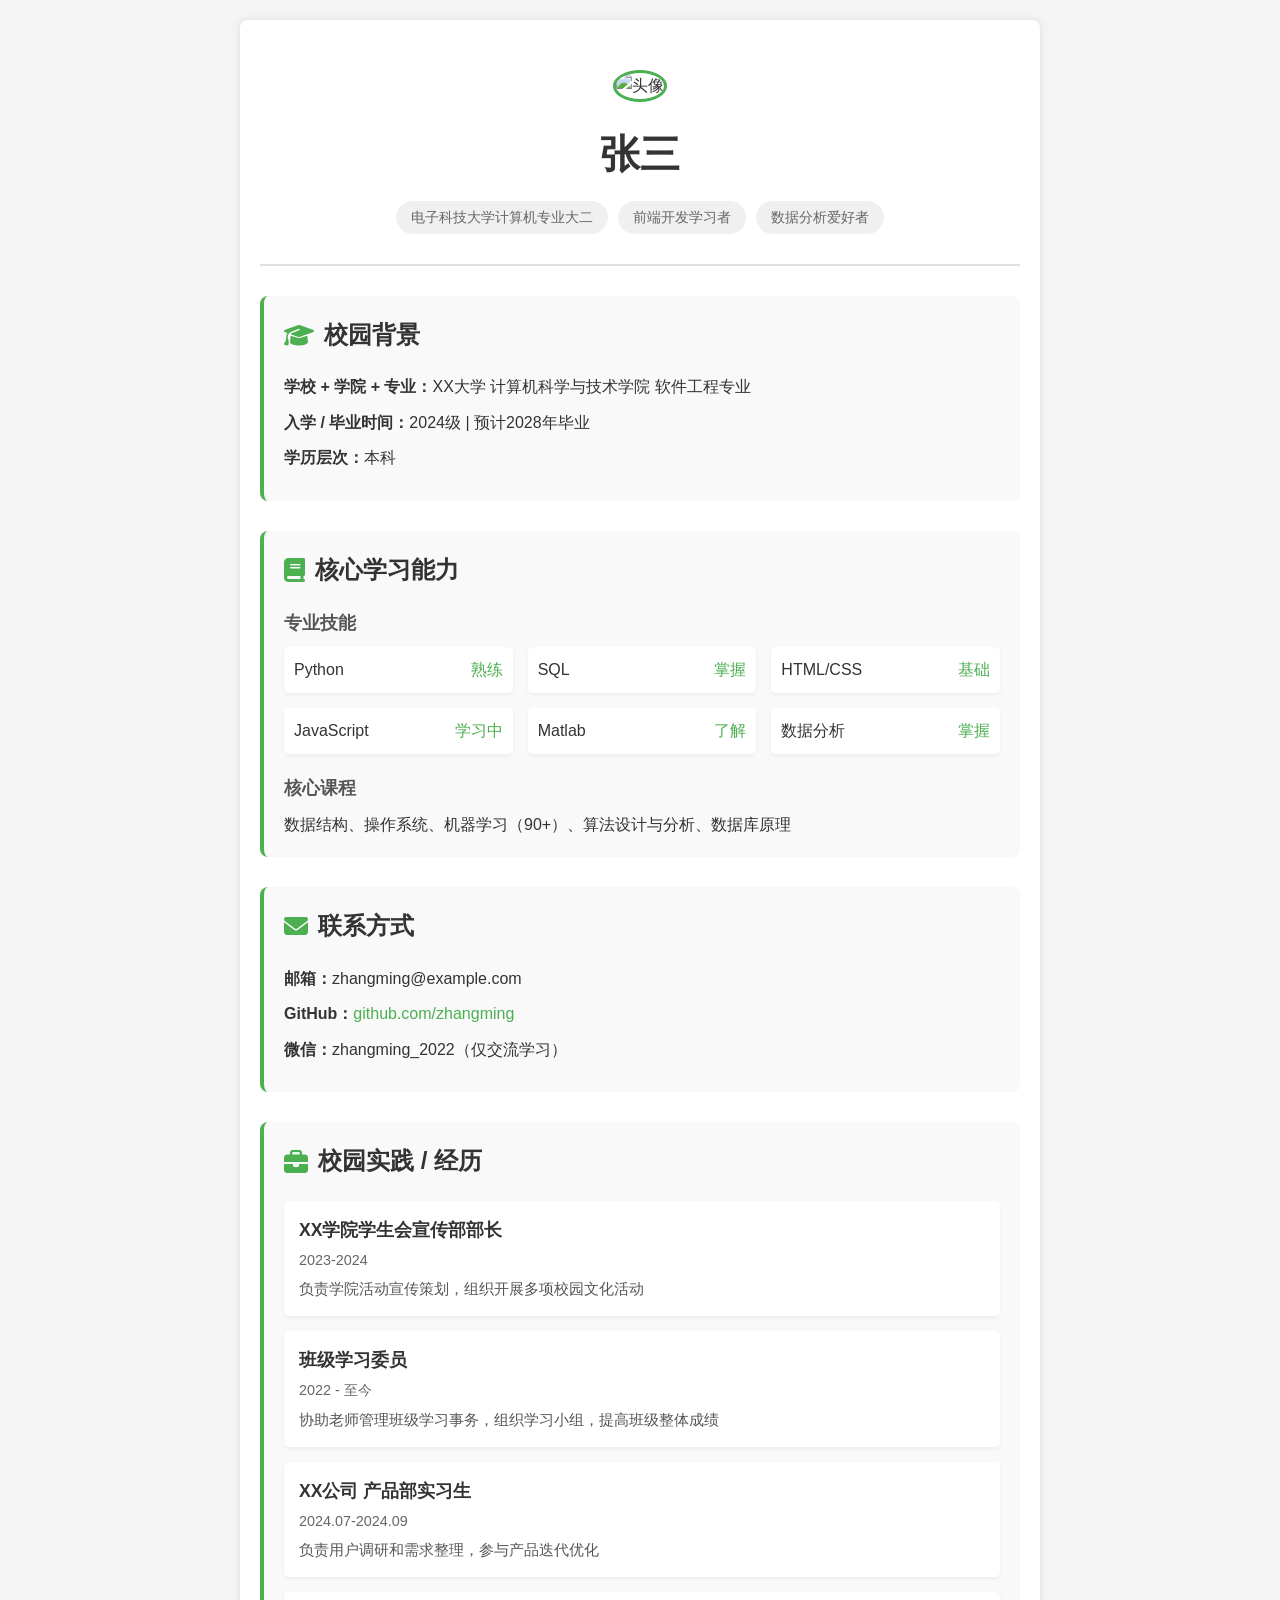
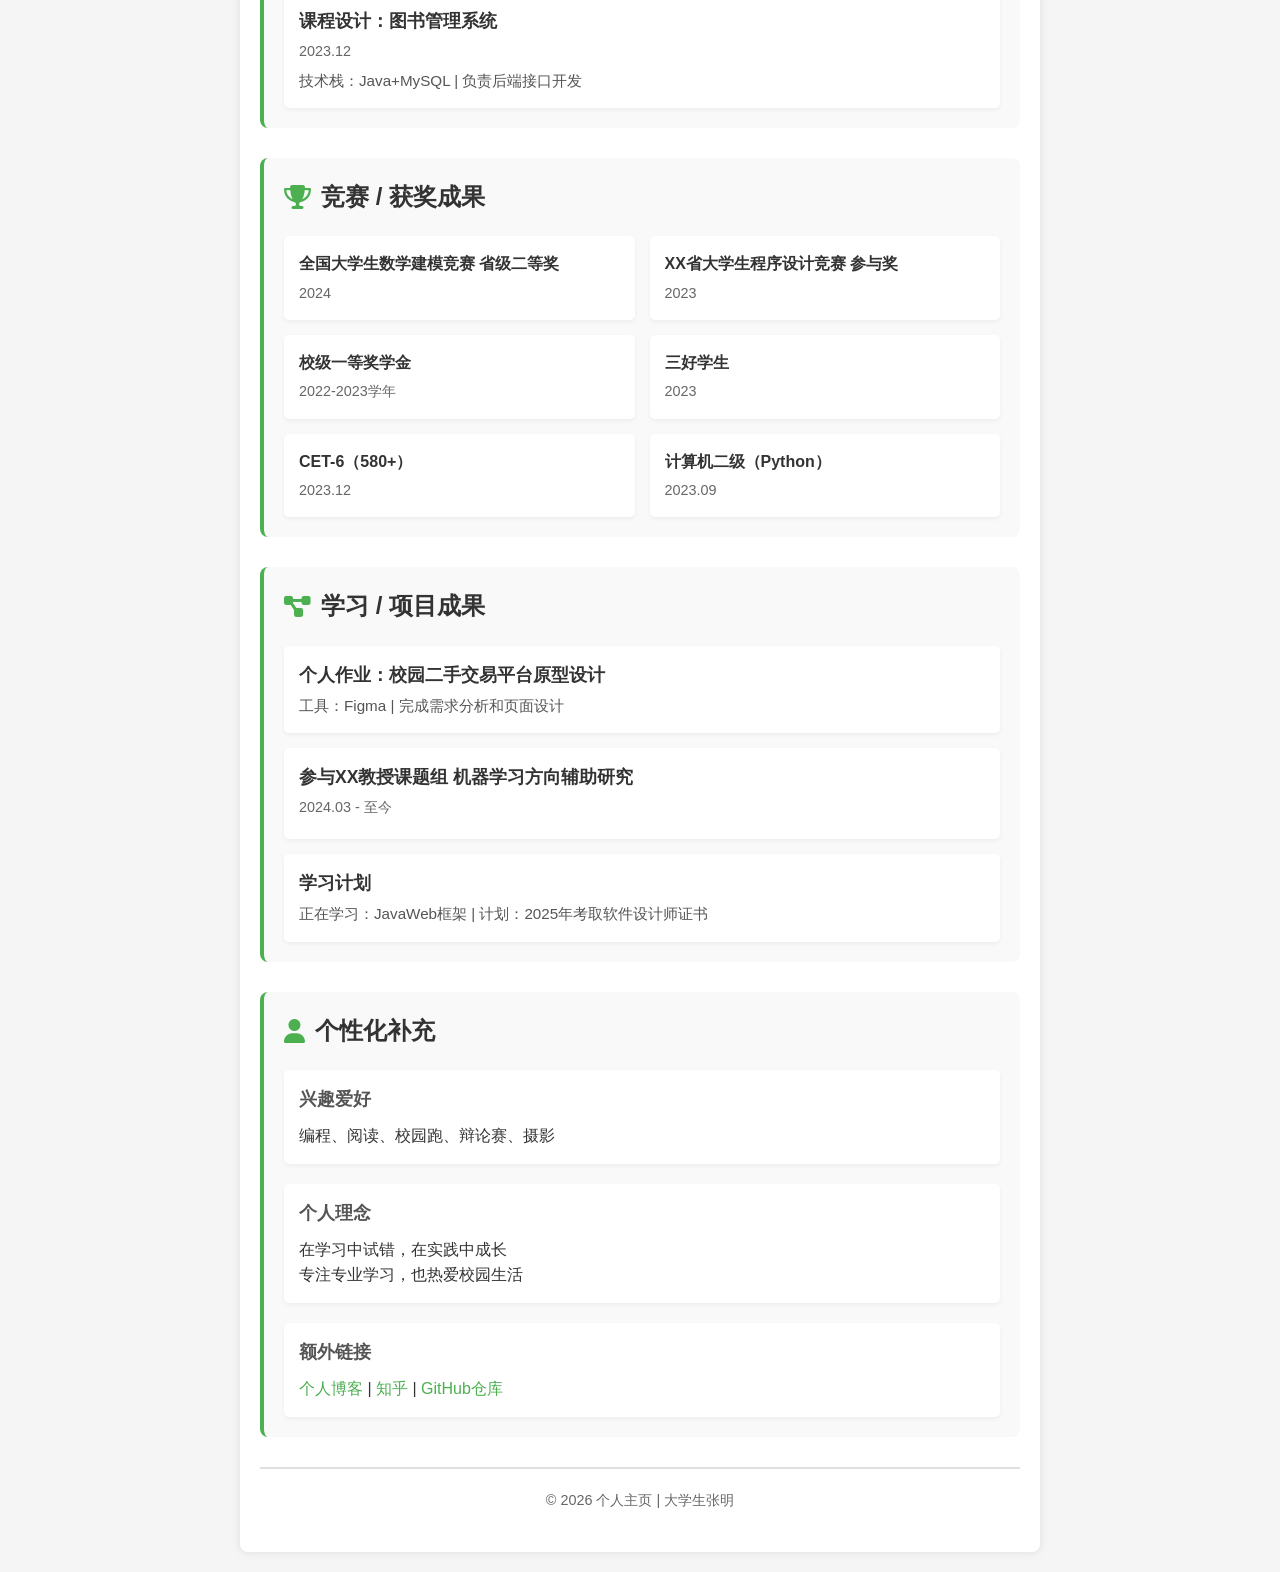
==== commit 194c1664: "Add files via upload" ====
--- a/index.html
+++ b/index.html
@@ -14,9 +14,9 @@
             <div class="avatar-container">
                 <img src="https://trae-api-cn.mchost.guru/api/ide/v1/text_to_image?prompt=college%20student%20portrait%2C%20clean%20background%2C%20professional%2C%20youthful&image_size=square_hd" alt="头像" class="avatar">
             </div>
-            <h1 class="name">张明</h1>
+            <h1 class="name">张三</h1>
             <div class="tags">
-                <span class="tag">XX大学计算机专业大三</span>
+                <span class="tag">电子科技大学计算机专业大二</span>
                 <span class="tag">前端开发学习者</span>
                 <span class="tag">数据分析爱好者</span>
             </div>
@@ -30,7 +30,7 @@
             </h2>
             <div class="campus-info">
                 <p><strong>学校 + 学院 + 专业：</strong>XX大学 计算机科学与技术学院 软件工程专业</p>
-                <p><strong>入学 / 毕业时间：</strong>2022级 | 预计2026年毕业</p>
+                <p><strong>入学 / 毕业时间：</strong>2024级 | 预计2028年毕业</p>
                 <p><strong>学历层次：</strong>本科</p>
             </div>
         </section>
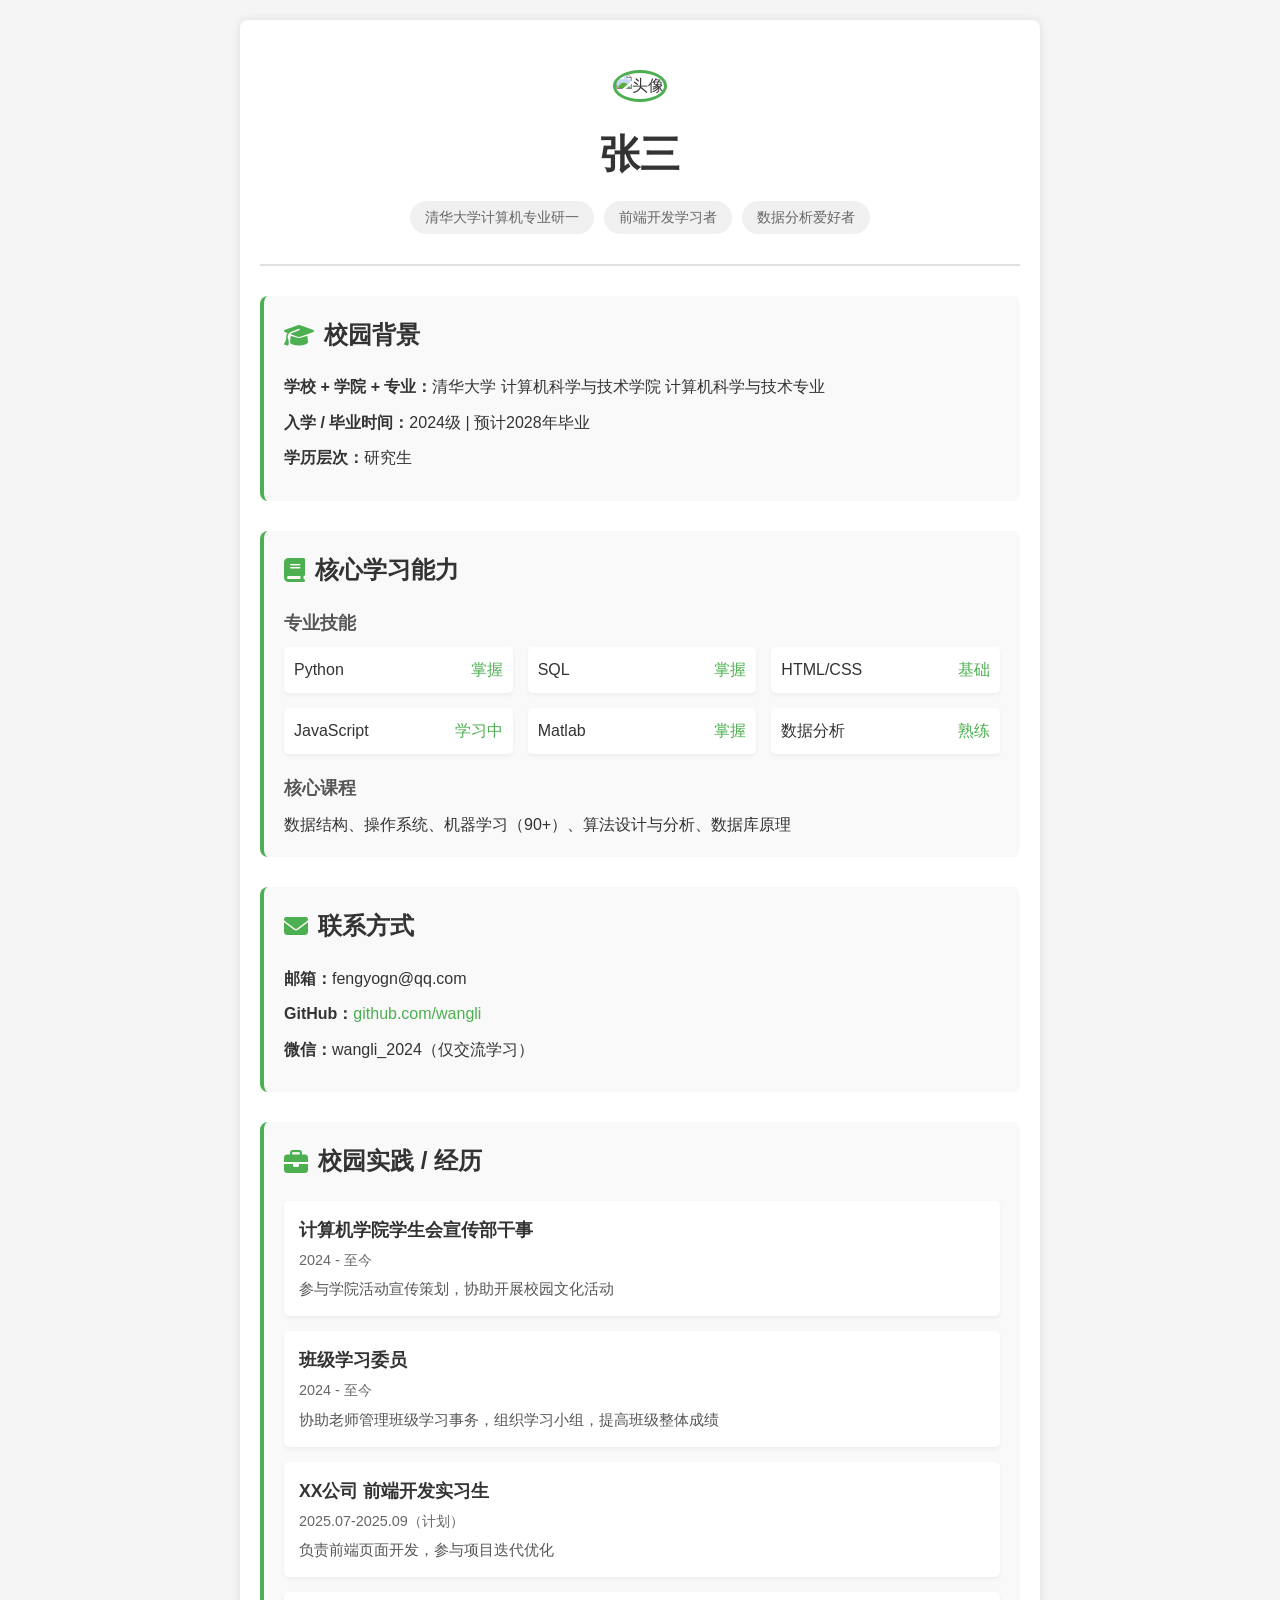
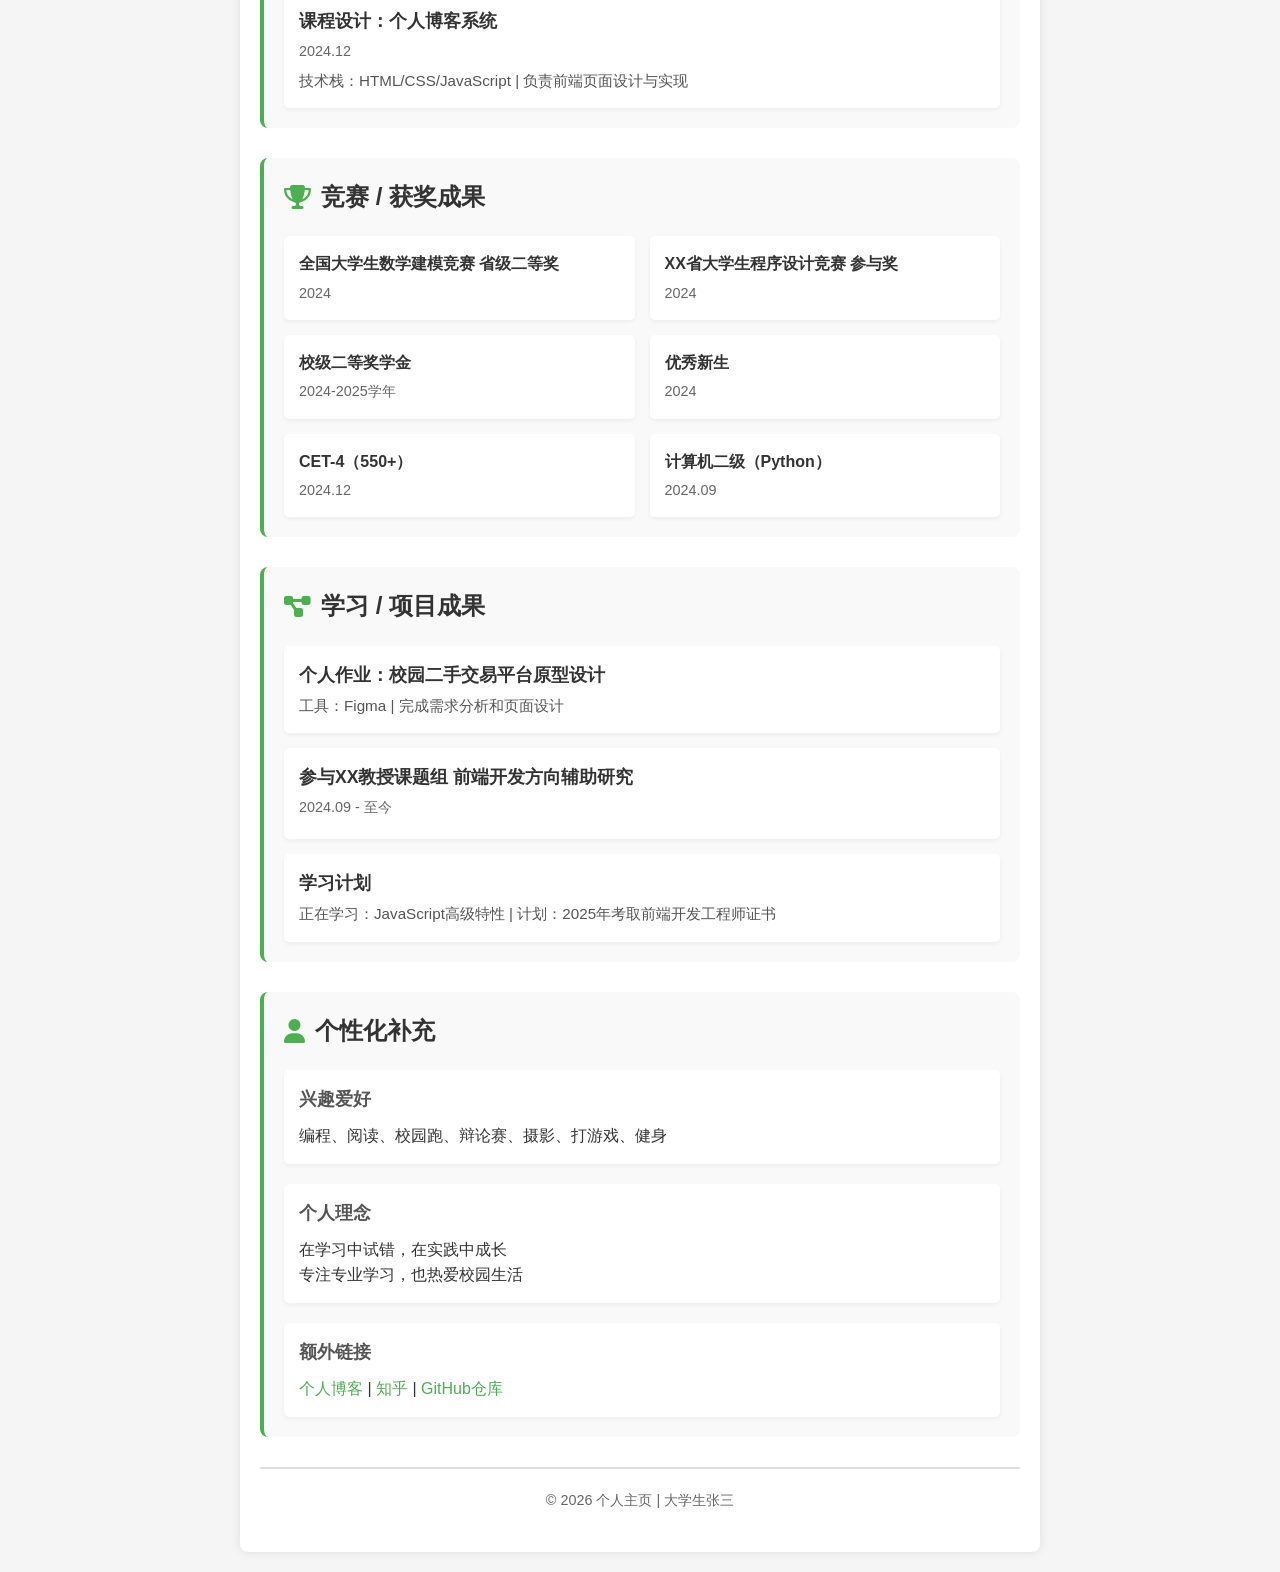
==== commit 43329898: "Add files via upload" ====
--- a/index.html
+++ b/index.html
@@ -1,207 +1,207 @@
-<!DOCTYPE html>
-<html lang="zh-CN">
-<head>
-    <meta charset="UTF-8">
-    <meta name="viewport" content="width=device-width, initial-scale=1.0">
-    <title>个人主页 | 大学生</title>
-    <link rel="stylesheet" href="style.css">
-    <link rel="stylesheet" href="https://cdnjs.cloudflare.com/ajax/libs/font-awesome/6.4.0/css/all.min.css">
-</head>
-<body>
-    <div class="container">
-        <!-- 头部区域 -->
-        <header class="header">
-            <div class="avatar-container">
-                <img src="https://trae-api-cn.mchost.guru/api/ide/v1/text_to_image?prompt=college%20student%20portrait%2C%20clean%20background%2C%20professional%2C%20youthful&image_size=square_hd" alt="头像" class="avatar">
-            </div>
-            <h1 class="name">张三</h1>
-            <div class="tags">
-                <span class="tag">电子科技大学计算机专业大二</span>
-                <span class="tag">前端开发学习者</span>
-                <span class="tag">数据分析爱好者</span>
-            </div>
-        </header>
-
-        <!-- 校园背景 -->
-        <section class="section">
-            <h2 class="section-title">
-                <i class="fas fa-graduation-cap"></i>
-                校园背景
-            </h2>
-            <div class="campus-info">
-                <p><strong>学校 + 学院 + 专业：</strong>XX大学 计算机科学与技术学院 软件工程专业</p>
-                <p><strong>入学 / 毕业时间：</strong>2024级 | 预计2028年毕业</p>
-                <p><strong>学历层次：</strong>本科</p>
-            </div>
-        </section>
-
-        <!-- 核心学习能力 -->
-        <section class="section">
-            <h2 class="section-title">
-                <i class="fas fa-book"></i>
-                核心学习能力
-            </h2>
-            <div class="skills">
-                <h3 class="sub-title">专业技能</h3>
-                <div class="skill-list">
-                    <div class="skill-item">
-                        <span class="skill-name">Python</span>
-                        <span class="skill-level">熟练</span>
-                    </div>
-                    <div class="skill-item">
-                        <span class="skill-name">SQL</span>
-                        <span class="skill-level">掌握</span>
-                    </div>
-                    <div class="skill-item">
-                        <span class="skill-name">HTML/CSS</span>
-                        <span class="skill-level">基础</span>
-                    </div>
-                    <div class="skill-item">
-                        <span class="skill-name">JavaScript</span>
-                        <span class="skill-level">学习中</span>
-                    </div>
-                    <div class="skill-item">
-                        <span class="skill-name">Matlab</span>
-                        <span class="skill-level">了解</span>
-                    </div>
-                    <div class="skill-item">
-                        <span class="skill-name">数据分析</span>
-                        <span class="skill-level">掌握</span>
-                    </div>
-                </div>
-            </div>
-            <div class="courses">
-                <h3 class="sub-title">核心课程</h3>
-                <p>数据结构、操作系统、机器学习（90+）、算法设计与分析、数据库原理</p>
-            </div>
-        </section>
-
-        <!-- 便捷联系方式 -->
-        <section class="section">
-            <h2 class="section-title">
-                <i class="fas fa-envelope"></i>
-                联系方式
-            </h2>
-            <div class="contact-info">
-                <p><strong>邮箱：</strong>zhangming@example.com</p>
-                <p><strong>GitHub：</strong><a href="#" class="link">github.com/zhangming</a></p>
-                <p><strong>微信：</strong>zhangming_2022（仅交流学习）</p>
-            </div>
-        </section>
-
-        <!-- 校园实践 / 经历 -->
-        <section class="section">
-            <h2 class="section-title">
-                <i class="fas fa-briefcase"></i>
-                校园实践 / 经历
-            </h2>
-            <div class="experiences">
-                <div class="experience-item">
-                    <h3 class="experience-title">XX学院学生会宣传部部长</h3>
-                    <p class="experience-period">2023-2024</p>
-                    <p class="experience-description">负责学院活动宣传策划，组织开展多项校园文化活动</p>
-                </div>
-                <div class="experience-item">
-                    <h3 class="experience-title">班级学习委员</h3>
-                    <p class="experience-period">2022 - 至今</p>
-                    <p class="experience-description">协助老师管理班级学习事务，组织学习小组，提高班级整体成绩</p>
-                </div>
-                <div class="experience-item">
-                    <h3 class="experience-title">XX公司 产品部实习生</h3>
-                    <p class="experience-period">2024.07-2024.09</p>
-                    <p class="experience-description">负责用户调研和需求整理，参与产品迭代优化</p>
-                </div>
-                <div class="experience-item">
-                    <h3 class="experience-title">课程设计：图书管理系统</h3>
-                    <p class="experience-period">2023.12</p>
-                    <p class="experience-description">技术栈：Java+MySQL | 负责后端接口开发</p>
-                </div>
-            </div>
-        </section>
-
-        <!-- 竞赛 / 获奖成果 -->
-        <section class="section">
-            <h2 class="section-title">
-                <i class="fas fa-trophy"></i>
-                竞赛 / 获奖成果
-            </h2>
-            <div class="awards">
-                <div class="award-item">
-                    <h3 class="award-title">全国大学生数学建模竞赛 省级二等奖</h3>
-                    <p class="award-period">2024</p>
-                </div>
-                <div class="award-item">
-                    <h3 class="award-title">XX省大学生程序设计竞赛 参与奖</h3>
-                    <p class="award-period">2023</p>
-                </div>
-                <div class="award-item">
-                    <h3 class="award-title">校级一等奖学金</h3>
-                    <p class="award-period">2022-2023学年</p>
-                </div>
-                <div class="award-item">
-                    <h3 class="award-title">三好学生</h3>
-                    <p class="award-period">2023</p>
-                </div>
-                <div class="award-item">
-                    <h3 class="award-title">CET-6（580+）</h3>
-                    <p class="award-period">2023.12</p>
-                </div>
-                <div class="award-item">
-                    <h3 class="award-title">计算机二级（Python）</h3>
-                    <p class="award-period">2023.09</p>
-                </div>
-            </div>
-        </section>
-
-        <!-- 学习 / 项目成果 -->
-        <section class="section">
-            <h2 class="section-title">
-                <i class="fas fa-project-diagram"></i>
-                学习 / 项目成果
-            </h2>
-            <div class="projects">
-                <div class="project-item">
-                    <h3 class="project-title">个人作业：校园二手交易平台原型设计</h3>
-                    <p class="project-description">工具：Figma | 完成需求分析和页面设计</p>
-                </div>
-                <div class="project-item">
-                    <h3 class="project-title">参与XX教授课题组 机器学习方向辅助研究</h3>
-                    <p class="project-period">2024.03 - 至今</p>
-                </div>
-                <div class="project-item">
-                    <h3 class="project-title">学习计划</h3>
-                    <p class="project-description">正在学习：JavaWeb框架 | 计划：2025年考取软件设计师证书</p>
-                </div>
-            </div>
-        </section>
-
-        <!-- 个性化补充信息 -->
-        <section class="section">
-            <h2 class="section-title">
-                <i class="fas fa-user"></i>
-                个性化补充
-            </h2>
-            <div class="personal-info">
-                <div class="hobbies">
-                    <h3 class="sub-title">兴趣爱好</h3>
-                    <p>编程、阅读、校园跑、辩论赛、摄影</p>
-                </div>
-                <div class="motto">
-                    <h3 class="sub-title">个人理念</h3>
-                    <p>在学习中试错，在实践中成长</p>
-                    <p>专注专业学习，也热爱校园生活</p>
-                </div>
-                <div class="links">
-                    <h3 class="sub-title">额外链接</h3>
-                    <p><a href="#" class="link">个人博客</a> | <a href="#" class="link">知乎</a> | <a href="#" class="link">GitHub仓库</a></p>
-                </div>
-            </div>
-        </section>
-
-        <!-- 页脚 -->
-        <footer class="footer">
-            <p>© 2026 个人主页 | 大学生张明</p>
-        </footer>
-    </div>
-</body>
+<!DOCTYPE html>
+<html lang="zh-CN">
+<head>
+    <meta charset="UTF-8">
+    <meta name="viewport" content="width=device-width, initial-scale=1.0">
+    <title>个人主页 | 大学生</title>
+    <link rel="stylesheet" href="style.css">
+    <link rel="stylesheet" href="https://cdnjs.cloudflare.com/ajax/libs/font-awesome/6.4.0/css/all.min.css">
+</head>
+<body>
+    <div class="container">
+        <!-- 头部区域 -->
+        <header class="header">
+            <div class="avatar-container">
+                <img src="https://trae-api-cn.mchost.guru/api/ide/v1/text_to_image?prompt=young%20chinese%20student%20portrait%2C%20friendly%2C%20professional%2C%20modern%20style&image_size=square_hd" alt="头像" class="avatar">
+            </div>
+            <h1 class="name">张三</h1>
+            <div class="tags">
+                <span class="tag">清华大学计算机专业研一</span>
+                <span class="tag">前端开发学习者</span>
+                <span class="tag">数据分析爱好者</span>
+            </div>
+        </header>
+
+        <!-- 校园背景 -->
+        <section class="section">
+            <h2 class="section-title">
+                <i class="fas fa-graduation-cap"></i>
+                校园背景
+            </h2>
+            <div class="campus-info">
+                <p><strong>学校 + 学院 + 专业：</strong>清华大学 计算机科学与技术学院 计算机科学与技术专业</p>
+                <p><strong>入学 / 毕业时间：</strong>2024级 | 预计2028年毕业</p>
+                <p><strong>学历层次：</strong>研究生</p>
+            </div>
+        </section>
+
+        <!-- 核心学习能力 -->
+        <section class="section">
+            <h2 class="section-title">
+                <i class="fas fa-book"></i>
+                核心学习能力
+            </h2>
+            <div class="skills">
+                <h3 class="sub-title">专业技能</h3>
+                <div class="skill-list">
+                    <div class="skill-item">
+                        <span class="skill-name">Python</span>
+                        <span class="skill-level">掌握</span>
+                    </div>
+                    <div class="skill-item">
+                        <span class="skill-name">SQL</span>
+                        <span class="skill-level">掌握</span>
+                    </div>
+                    <div class="skill-item">
+                        <span class="skill-name">HTML/CSS</span>
+                        <span class="skill-level">基础</span>
+                    </div>
+                    <div class="skill-item">
+                        <span class="skill-name">JavaScript</span>
+                        <span class="skill-level">学习中</span>
+                    </div>
+                    <div class="skill-item">
+                        <span class="skill-name">Matlab</span>
+                        <span class="skill-level">掌握</span>
+                    </div>
+                    <div class="skill-item">
+                        <span class="skill-name">数据分析</span>
+                        <span class="skill-level">熟练</span>
+                    </div>
+                </div>
+            </div>
+            <div class="courses">
+                <h3 class="sub-title">核心课程</h3>
+                <p>数据结构、操作系统、机器学习（90+）、算法设计与分析、数据库原理</p>
+            </div>
+        </section>
+
+        <!-- 便捷联系方式 -->
+        <section class="section">
+            <h2 class="section-title">
+                <i class="fas fa-envelope"></i>
+                联系方式
+            </h2>
+            <div class="contact-info">
+                <p><strong>邮箱：</strong>fengyogn@qq.com</p>
+                <p><strong>GitHub：</strong><a href="#" class="link">github.com/wangli</a></p>
+                <p><strong>微信：</strong>wangli_2024（仅交流学习）</p>
+            </div>
+        </section>
+
+        <!-- 校园实践 / 经历 -->
+        <section class="section">
+            <h2 class="section-title">
+                <i class="fas fa-briefcase"></i>
+                校园实践 / 经历
+            </h2>
+            <div class="experiences">
+                <div class="experience-item">
+                    <h3 class="experience-title">计算机学院学生会宣传部干事</h3>
+                    <p class="experience-period">2024 - 至今</p>
+                    <p class="experience-description">参与学院活动宣传策划，协助开展校园文化活动</p>
+                </div>
+                <div class="experience-item">
+                    <h3 class="experience-title">班级学习委员</h3>
+                    <p class="experience-period">2024 - 至今</p>
+                    <p class="experience-description">协助老师管理班级学习事务，组织学习小组，提高班级整体成绩</p>
+                </div>
+                <div class="experience-item">
+                    <h3 class="experience-title">XX公司 前端开发实习生</h3>
+                    <p class="experience-period">2025.07-2025.09（计划）</p>
+                    <p class="experience-description">负责前端页面开发，参与项目迭代优化</p>
+                </div>
+                <div class="experience-item">
+                    <h3 class="experience-title">课程设计：个人博客系统</h3>
+                    <p class="experience-period">2024.12</p>
+                    <p class="experience-description">技术栈：HTML/CSS/JavaScript | 负责前端页面设计与实现</p>
+                </div>
+            </div>
+        </section>
+
+        <!-- 竞赛 / 获奖成果 -->
+        <section class="section">
+            <h2 class="section-title">
+                <i class="fas fa-trophy"></i>
+                竞赛 / 获奖成果
+            </h2>
+            <div class="awards">
+                <div class="award-item">
+                    <h3 class="award-title">全国大学生数学建模竞赛 省级二等奖</h3>
+                    <p class="award-period">2024</p>
+                </div>
+                <div class="award-item">
+                    <h3 class="award-title">XX省大学生程序设计竞赛 参与奖</h3>
+                    <p class="award-period">2024</p>
+                </div>
+                <div class="award-item">
+                    <h3 class="award-title">校级二等奖学金</h3>
+                    <p class="award-period">2024-2025学年</p>
+                </div>
+                <div class="award-item">
+                    <h3 class="award-title">优秀新生</h3>
+                    <p class="award-period">2024</p>
+                </div>
+                <div class="award-item">
+                    <h3 class="award-title">CET-4（550+）</h3>
+                    <p class="award-period">2024.12</p>
+                </div>
+                <div class="award-item">
+                    <h3 class="award-title">计算机二级（Python）</h3>
+                    <p class="award-period">2024.09</p>
+                </div>
+            </div>
+        </section>
+
+        <!-- 学习 / 项目成果 -->
+        <section class="section">
+            <h2 class="section-title">
+                <i class="fas fa-project-diagram"></i>
+                学习 / 项目成果
+            </h2>
+            <div class="projects">
+                <div class="project-item">
+                    <h3 class="project-title">个人作业：校园二手交易平台原型设计</h3>
+                    <p class="project-description">工具：Figma | 完成需求分析和页面设计</p>
+                </div>
+                <div class="project-item">
+                    <h3 class="project-title">参与XX教授课题组 前端开发方向辅助研究</h3>
+                    <p class="project-period">2024.09 - 至今</p>
+                </div>
+                <div class="project-item">
+                    <h3 class="project-title">学习计划</h3>
+                    <p class="project-description">正在学习：JavaScript高级特性 | 计划：2025年考取前端开发工程师证书</p>
+                </div>
+            </div>
+        </section>
+
+        <!-- 个性化补充信息 -->
+        <section class="section">
+            <h2 class="section-title">
+                <i class="fas fa-user"></i>
+                个性化补充
+            </h2>
+            <div class="personal-info">
+                <div class="hobbies">
+                    <h3 class="sub-title">兴趣爱好</h3>
+                    <p>编程、阅读、校园跑、辩论赛、摄影、打游戏、健身</p>
+                </div>
+                <div class="motto">
+                    <h3 class="sub-title">个人理念</h3>
+                    <p>在学习中试错，在实践中成长</p>
+                    <p>专注专业学习，也热爱校园生活</p>
+                </div>
+                <div class="links">
+                    <h3 class="sub-title">额外链接</h3>
+                    <p><a href="#" class="link">个人博客</a> | <a href="#" class="link">知乎</a> | <a href="#" class="link">GitHub仓库</a></p>
+                </div>
+            </div>
+        </section>
+
+        <!-- 页脚 -->
+        <footer class="footer">
+            <p>© 2026 个人主页 | 大学生张三</p>
+        </footer>
+    </div>
+</body>
 </html>
